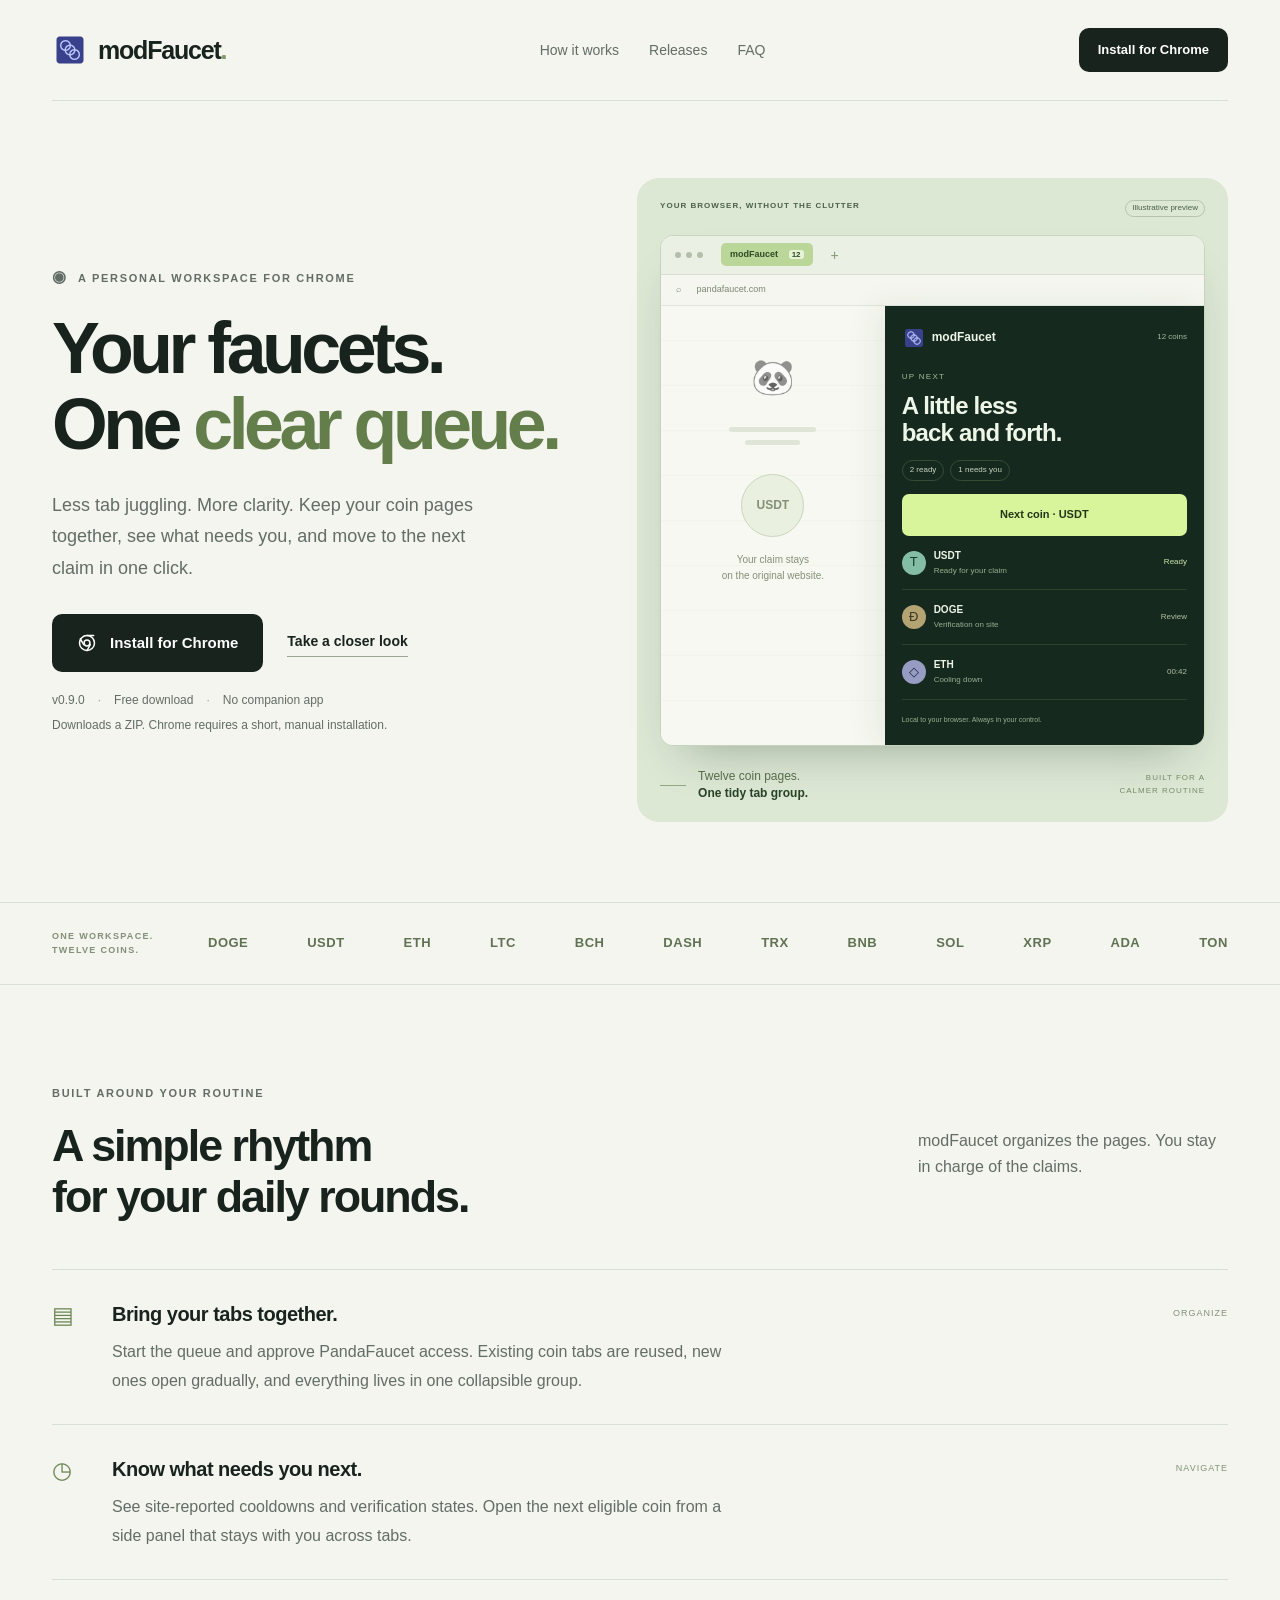
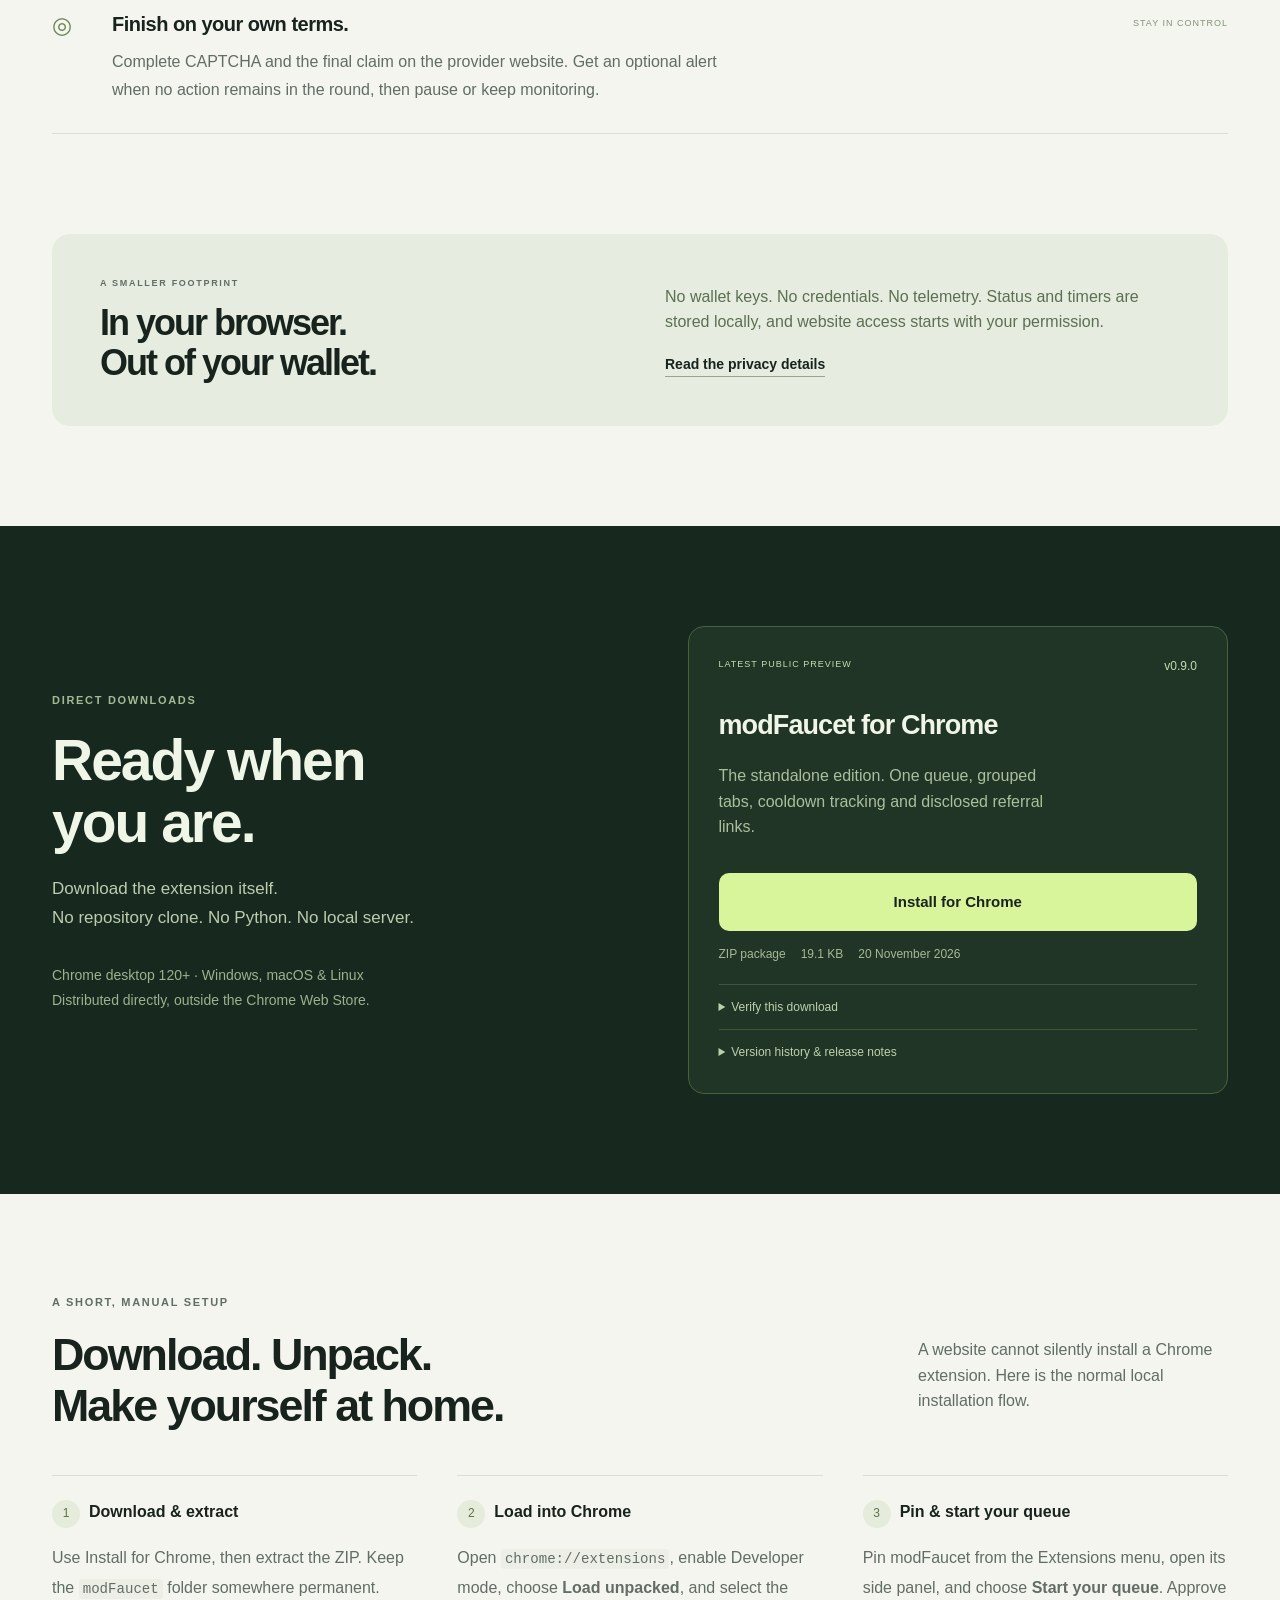
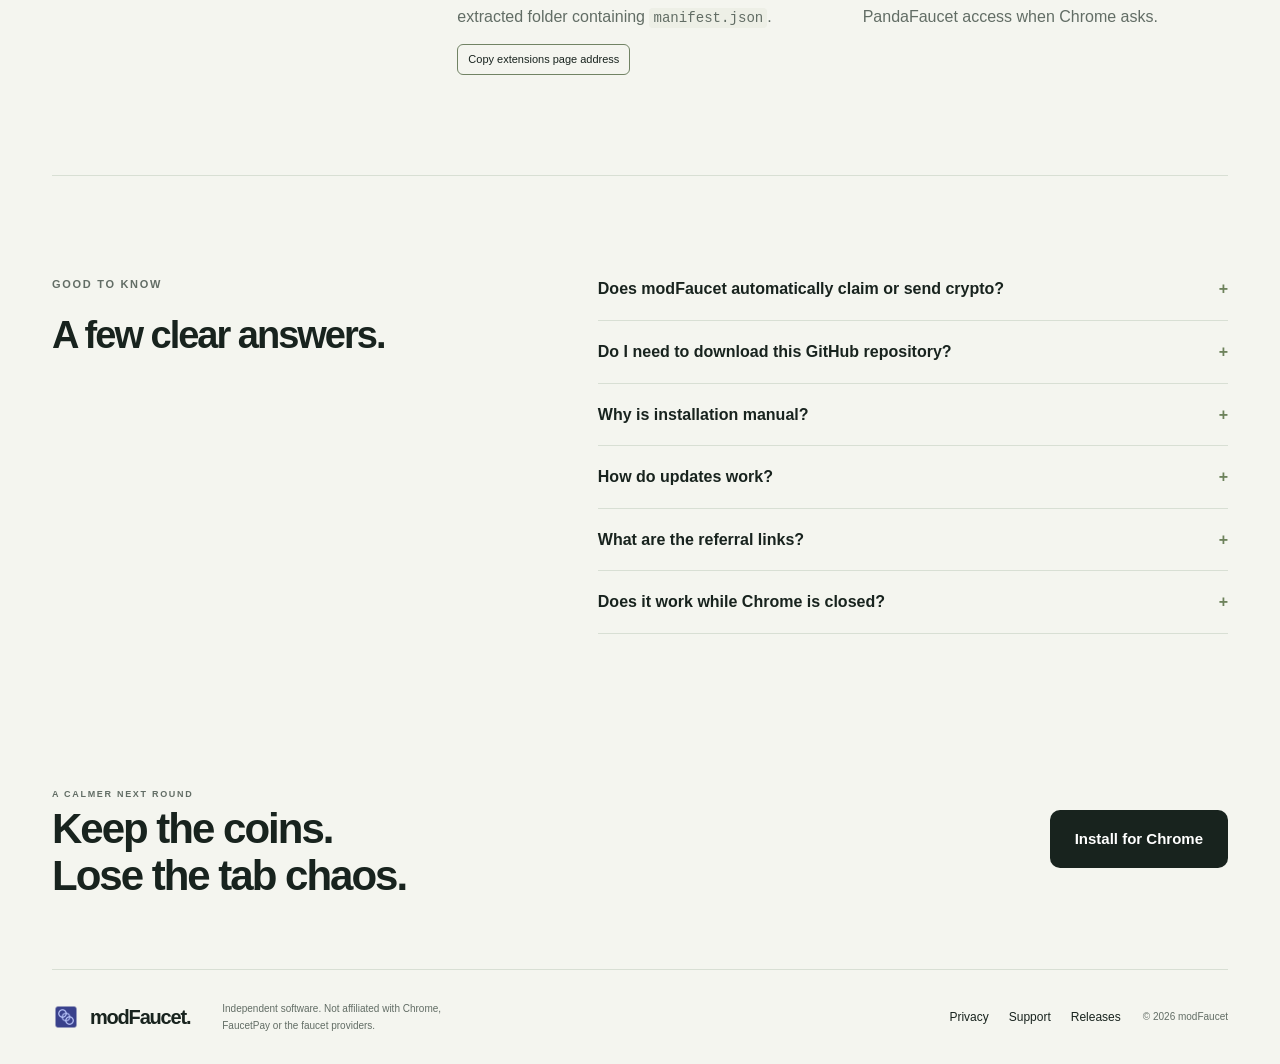
==== index.html @ c0ee74ca "Publish modFaucet download website and release metadata" ====
<!doctype html>
<html lang="en"><head><meta charset="utf-8"><meta name="viewport" content="width=device-width,initial-scale=1"><meta name="theme-color" content="#f4f5ef"><meta name="description" content="modFaucet keeps your PandaFaucet coin pages in one clear queue. Download the free, standalone Chrome extension directly. No companion app or repository download."><meta property="og:title" content="modFaucet — Your faucets. One clear queue."><meta property="og:description" content="A calmer way to organize manual faucet claims. Free standalone Chrome extension."><meta property="og:type" content="website"><title>modFaucet — Your faucets. One clear queue.</title><link rel="icon" href="assets/icon.png"><link rel="stylesheet" href="styles.css"><script src="app.js" defer></script></head>
<body><a class="skip" href="#main">Skip to content</a>
<header class="header wrap"><a class="brand" href="./" aria-label="modFaucet home"><img src="assets/icon.png" width="36" height="36" alt=""><span>modFaucet<span class="brand-dot">.</span></span></a><nav aria-label="Main navigation"><a href="#how-it-works">How it works</a><a href="#releases">Releases</a><a href="#faq">FAQ</a></nav><a class="button button-small dark install-link" href="https://github.com/WeAreTheArtMakers/modFaucet/releases/download/v0.9.0/modFaucet-0.9.0-chrome.zip">Install for Chrome</a></header>
<main id="main">
<section class="hero wrap"><div class="hero-copy"><p class="eyebrow"><span class="chrome-mark" aria-hidden="true">◉</span> A PERSONAL WORKSPACE FOR CHROME</p><h1>Your faucets.<br>One <em>clear queue.</em></h1><p class="lede">Less tab juggling. More clarity. Keep your coin pages together, see what needs you, and move to the next claim in one click.</p><div class="hero-actions"><a class="button dark install-link" href="https://github.com/WeAreTheArtMakers/modFaucet/releases/download/v0.9.0/modFaucet-0.9.0-chrome.zip"><svg aria-hidden="true" viewBox="0 0 24 24"><circle cx="12" cy="12" r="9"/><circle cx="12" cy="12" r="3.5"/><path d="M12 3h8M4 7l4 7m8 0-4 7"/></svg> Install for Chrome</a><a class="text-link" href="#how-it-works">Take a closer look</a></div><p class="download-meta"><span data-version>v0.9.0</span><span>Free download</span><span>No companion app</span></p><p class="install-note">Downloads a ZIP. Chrome requires a short, manual installation.</p></div>
<div class="product-stage" aria-label="Illustrative preview of the extension"><div class="stage-top"><span>YOUR BROWSER, WITHOUT THE CLUTTER</span><span class="preview-badge">Illustrative preview</span></div><div class="browser-shell"><div class="browser-toolbar"><div class="window-dots"><i></i><i></i><i></i></div><span class="tab-pill">modFaucet <b>12</b></span><span class="browser-plus">+</span></div><div class="browser-url"><span aria-hidden="true">⌕</span> pandafaucet.com</div><div class="browser-content"><div class="site-outline"><div class="panda">🐼</div><div class="outline-line long"></div><div class="outline-line"></div><div class="site-coin">USDT</div><span>Your claim stays<br>on the original website.</span></div><div class="extension-preview"><div class="preview-brand"><img src="assets/icon.png" width="28" height="28" alt="">modFaucet <span>12 coins</span></div><p class="mini-eyebrow">UP NEXT</p><h2>A little less<br>back and forth.</h2><div class="preview-counts"><span>2 ready</span><span>1 needs you</span></div><button class="preview-next" id="demo-next" type="button">Next coin · USDT</button><div class="preview-row"><span class="coin-icon usdt">T</span><div><b>USDT</b><small id="demo-status">Ready for your claim</small></div><span class="ready-tag">Ready</span></div><div class="preview-row"><span class="coin-icon doge">Ð</span><div><b>DOGE</b><small>Verification on site</small></div><span class="time-tag">Review</span></div><div class="preview-row"><span class="coin-icon eth">◇</span><div><b>ETH</b><small>Cooling down</small></div><span class="time-tag">00:42</span></div><div class="preview-footer">Local to your browser. Always in your control.</div></div></div></div><div class="stage-caption"><span class="caption-line"></span><p>Twelve coin pages.<br><strong>One tidy tab group.</strong></p><span class="caption-label">BUILT FOR A CALMER ROUTINE</span></div></div></section>
<section class="coin-band"><div class="wrap"><p>ONE WORKSPACE. TWELVE COINS.</p><div class="coin-ticker" aria-label="Supported PandaFaucet coins"><span>DOGE</span><span>USDT</span><span>ETH</span><span>LTC</span><span>BCH</span><span>DASH</span><span>TRX</span><span>BNB</span><span>SOL</span><span>XRP</span><span>ADA</span><span>TON</span></div></div></section>
<section class="workflow wrap section" id="how-it-works"><div class="section-heading"><p class="eyebrow">BUILT AROUND YOUR ROUTINE</p><h2>A simple rhythm<br>for your daily rounds.</h2><p>modFaucet organizes the pages. You stay in charge of the claims.</p></div><div class="workflow-list"><article><div class="feature-symbol" aria-hidden="true">▤</div><div><h3>Bring your tabs together.</h3><p>Start the queue and approve PandaFaucet access. Existing coin tabs are reused, new ones open gradually, and everything lives in one collapsible group.</p></div><span class="feature-label">ORGANIZE</span></article><article><div class="feature-symbol" aria-hidden="true">◷</div><div><h3>Know what needs you next.</h3><p>See site-reported cooldowns and verification states. Open the next eligible coin from a side panel that stays with you across tabs.</p></div><span class="feature-label">NAVIGATE</span></article><article><div class="feature-symbol" aria-hidden="true">◎</div><div><h3>Finish on your own terms.</h3><p>Complete CAPTCHA and the final claim on the provider website. Get an optional alert when no action remains in the round, then pause or keep monitoring.</p></div><span class="feature-label">STAY IN CONTROL</span></article></div></section>
<section class="privacy-strip wrap"><div><span class="eyebrow">A SMALLER FOOTPRINT</span><h2>In your browser.<br>Out of your wallet.</h2></div><div><p>No wallet keys. No credentials. No telemetry. Status and timers are stored locally, and website access starts with your permission.</p><a class="text-link" href="privacy.html">Read the privacy details</a></div></section>
<section class="download-section section" id="releases"><div class="wrap release-layout"><div><p class="eyebrow">DIRECT DOWNLOADS</p><h2>Ready when<br>you are.</h2><p class="release-intro">Download the extension itself.<br>No repository clone. No Python. No local server.</p><p class="release-note">Chrome desktop 120+ · Windows, macOS & Linux<br>Distributed directly, outside the Chrome Web Store.</p></div><div class="release-box"><div class="release-title"><span class="release-tag">LATEST PUBLIC PREVIEW</span><span data-version>v0.9.0</span></div><h3>modFaucet for Chrome</h3><p>The standalone edition. One queue, grouped tabs, cooldown tracking and disclosed referral links.</p><a class="button lime install-link" href="https://github.com/WeAreTheArtMakers/modFaucet/releases/download/v0.9.0/modFaucet-0.9.0-chrome.zip">Install for Chrome</a><div class="file-details"><span>ZIP package</span><span id="package-size">Loading size…</span><span id="release-date">20 November 2026</span></div><details class="checksum"><summary>Verify this download</summary><p>Compare this SHA-256 with the checksum of the downloaded ZIP.</p><code id="checksum">Loading checksum…</code><button type="button" id="copy-checksum">Copy SHA-256</button></details><details class="history"><summary>Version history & release notes</summary><div id="release-history"><p>v0.9.0 — First standalone public preview.</p></div></details></div></div></section>
<section class="install-guide wrap section" id="install"><div class="section-heading"><p class="eyebrow">A SHORT, MANUAL SETUP</p><h2>Download. Unpack.<br>Make yourself at home.</h2><p>A website cannot silently install a Chrome extension. Here is the normal local installation flow.</p></div><ol class="install-steps"><li><span>Download & extract</span><p>Use Install for Chrome, then extract the ZIP. Keep the <code>modFaucet</code> folder somewhere permanent.</p></li><li><span>Load into Chrome</span><p>Open <code>chrome://extensions</code>, enable Developer mode, choose <strong>Load unpacked</strong>, and select the extracted folder containing <code>manifest.json</code>.</p><button class="copy-address" type="button" data-copy="chrome://extensions">Copy extensions page address</button></li><li><span>Pin & start your queue</span><p>Pin modFaucet from the Extensions menu, open its side panel, and choose <strong>Start your queue</strong>. Approve PandaFaucet access when Chrome asks.</p></li></ol></section>
<section class="faq wrap section" id="faq"><div><p class="eyebrow">GOOD TO KNOW</p><h2>A few clear answers.</h2></div><div><details><summary>Does modFaucet automatically claim or send crypto?</summary><p>No. It organizes pages and tracks visible status. You complete CAPTCHA and the final claim on the provider site. A provider’s “payment sent” message is not an independently verified payment receipt.</p></details><details><summary>Do I need to download this GitHub repository?</summary><p>No. Every Install for Chrome button downloads a versioned extension ZIP from GitHub Releases. The public repository contains this website and release metadata, not the complete desktop application.</p></details><details><summary>Why is installation manual?</summary><p>This project is not published in the Chrome Web Store. Chrome’s local “Load unpacked” flow is required for this ZIP. The download button cannot bypass Chrome’s installation controls.</p></details><details><summary>How do updates work?</summary><p>Download a newer release, replace the files in the same installed folder, then click Reload on Chrome’s extensions page. There is no silent updater. Keep the folder in place to preserve the installation and local settings.</p></details><details><summary>What are the referral links?</summary><p>The panel includes optional, disclosed signup links for FireFaucet, Final Autoclaim, Lightning Quest and MoonPTC. A new signup may earn the developer a commission under that provider’s rules. Every link requires explicit consent. Existing referrers and claim payment destinations are not rewritten.</p></details><details><summary>Does it work while Chrome is closed?</summary><p>No. Keep Chrome open and your computer awake for live page monitoring. Provider availability, verification requirements and rewards can change; modFaucet does not guarantee earnings.</p></details></div></section>
<section class="final-cta wrap"><div><span class="eyebrow">A CALMER NEXT ROUND</span><h2>Keep the coins.<br>Lose the tab chaos.</h2></div><a class="button dark install-link" href="https://github.com/WeAreTheArtMakers/modFaucet/releases/download/v0.9.0/modFaucet-0.9.0-chrome.zip">Install for Chrome</a></section></main>
<footer class="footer wrap"><a class="brand" href="./"><img src="assets/icon.png" width="28" height="28" alt=""><span>modFaucet.</span></a><p>Independent software. Not affiliated with Chrome, FaucetPay or the faucet providers.</p><div><a href="privacy.html">Privacy</a><a href="https://github.com/WeAreTheArtMakers/modFaucet/issues" target="_blank" rel="noopener noreferrer">Support</a><a href="#releases">Releases</a></div><small>© 2026 modFaucet</small></footer>
<dialog id="install-dialog"><button class="dialog-close" id="close-dialog" type="button" aria-label="Close installation guide">×</button><p class="eyebrow">YOUR DOWNLOAD IS STARTING</p><h2>Three steps.<br>Then you’re home.</h2><ol><li>Extract the ZIP into a permanent folder.</li><li>Open <code>chrome://extensions</code> and enable Developer mode.</li><li>Choose <strong>Load unpacked</strong>, then select the <code>modFaucet</code> folder.</li></ol><button class="button dark" type="button" data-copy="chrome://extensions">Copy extensions page address</button><p class="dialog-note">The ZIP download does not install the extension automatically.</p></dialog><div id="toast" role="status" aria-live="polite"></div></body></html>
---- styles.css ----
:root{--paper:#f4f5ef;--ink:#18231e;--muted:#626d65;--line:#d8dfd4;--lime:#d8f59b;--forest:#203c30;--white:#fff;--radius:18px;font:16px/1.6 -apple-system,BlinkMacSystemFont,"Segoe UI",Arial,sans-serif;color:var(--ink);background:var(--paper)}*{box-sizing:border-box}html{scroll-behavior:smooth;scroll-padding-top:25px}body{margin:0}a{color:inherit;text-decoration:none}button,input{font:inherit}button,a{touch-action:manipulation}button{cursor:pointer}button:focus-visible,a:focus-visible,summary:focus-visible{outline:3px solid #6a8164;outline-offset:5px}img{max-width:100%;height:auto}.wrap{max-width:1280px;width:calc(100% - 104px);margin:0 auto}.skip{position:absolute;left:20px;top:-100px;padding:12px;background:var(--ink);color:#fff;z-index:99}.skip:focus{top:10px}.header{display:flex;align-items:center;justify-content:space-between;padding:28px 0;gap:25px;border-bottom:1px solid var(--line)}.brand{display:flex;align-items:center;gap:10px;font-weight:720;font-size:25px;letter-spacing:-1.2px;white-space:nowrap}.brand-dot{color:#7c9860}.header nav{display:flex;gap:30px;font-size:14px;color:var(--muted)}.header nav a:hover{color:var(--ink)}.button{display:inline-flex;align-items:center;justify-content:center;gap:13px;padding:17px 24px;min-height:58px;border:1px solid transparent;border-radius:10px;font-size:15px;font-weight:650;line-height:1.2;transition:transform .18s,background .18s;white-space:nowrap}.button:hover{transform:translateY(-2px)}.button-small{padding:12px 18px;min-height:44px;font-size:13px}.dark{color:#fff;background:var(--ink)}.dark:hover{background:#314b3b}.lime{background:var(--lime);color:var(--ink)}.lime:hover{background:#e3ffb0}.button svg{width:20px;height:20px;stroke:currentColor;fill:none;stroke-width:1.8;stroke-linecap:round;stroke-linejoin:round}.hero{display:grid;grid-template-columns:1fr 1.08fr;align-items:center;gap:38px;padding:77px 0 80px}.eyebrow{font-size:11px;letter-spacing:1.7px;font-weight:700;line-height:1.6;margin:0 0 20px;color:var(--muted)}.chrome-mark{font-size:16px;margin-right:6px}.hero h1{font-size:clamp(48px,5.6vw,78px);font-weight:650;letter-spacing:-4.5px;line-height:1.06;margin:0 0 28px}.hero h1 em{font-style:normal;color:#637e4b}.lede{font-size:18px;line-height:1.75;color:var(--muted);max-width:440px;margin:0 0 30px}.hero-actions{display:flex;align-items:center;gap:24px}.text-link{font-size:14px;font-weight:600;border-bottom:1px solid #99a58f;padding-bottom:4px}.download-meta{display:flex;gap:13px;flex-wrap:wrap;color:var(--muted);font-size:12px;margin:19px 0 0}.download-meta span+span:before{content:'·';margin-right:13px;color:#9ca893}.install-note{font-size:12px;color:var(--muted);margin:6px 0 0}.product-stage{background:#dce7d4;border-radius:22px;padding:22px 23px 20px;position:relative;min-width:0}.stage-top{display:flex;justify-content:space-between;gap:10px;font-size:8px;letter-spacing:1px;font-weight:650;margin:0 0 18px;color:#4a6148}.preview-badge{font-size:8px;letter-spacing:0;font-weight:400;border:1px solid #b5c5ac;border-radius:20px;padding:1px 6px;white-space:nowrap}.browser-shell{background:#fafbf7;border-radius:13px;box-shadow:0 24px 45px -25px #24442e66;border:1px solid #c7d3bd;overflow:hidden}.browser-toolbar{height:39px;background:#eaf0e3;display:flex;align-items:center;gap:18px;padding:0 14px;border-bottom:1px solid #d6dfce}.window-dots{display:flex;gap:5px}.window-dots i{width:6px;height:6px;border-radius:50%;background:#b4bfaa}.tab-pill{background:#bad699;padding:4px 9px;border-radius:5px;font-size:9px;color:#304b25;font-weight:600}.tab-pill b{margin-left:8px;font-size:8px;border-radius:3px;padding:0 3px;background:#e6f3d7}.browser-plus{color:#859879;font-size:14px}.browser-url{font-size:9px;color:#7b8873;height:31px;background:#f4f6ef;padding:7px 15px;border-bottom:1px solid #e0e6da}.browser-url span{margin-right:13px}.browser-content{display:grid;grid-template-columns:.7fr 1fr;min-height:354px}.site-outline{display:flex;align-items:center;flex-direction:column;padding:43px 18px;color:#839077;background:repeating-linear-gradient(0deg,#f6f8f1,#f6f8f1 44px,#f1f4e9 44px,#f1f4e9 45px)}.panda{font-size:35px;filter:grayscale(1);opacity:.6;margin-bottom:18px}.outline-line{height:5px;background:#dfe6d7;width:55px;margin:4px;border-radius:5px}.outline-line.long{width:87px}.site-coin{border:1px solid #c9d6bc;border-radius:50%;height:63px;width:63px;display:grid;place-items:center;font-size:12px;font-weight:700;margin:25px 0 15px;background:#eaf0df}.site-outline>span{font-size:10px;line-height:1.6;text-align:center}.extension-preview{margin:0;background:#15291f;color:#eef6e7;padding:20px 17px;box-shadow:-10px 0 30px #334a3012;min-width:0}.preview-brand{display:flex;gap:6px;align-items:center;font-size:12px;font-weight:650}.preview-brand span{margin-left:auto;font-size:8px;color:#a7b89a;font-weight:400}.preview-brand img{width:24px;height:24px}.mini-eyebrow{font-size:8px;letter-spacing:1.3px;color:#a5bb94;margin:21px 0 8px}.extension-preview h2{font-size:24px;font-weight:550;letter-spacing:-.8px;line-height:1.16;margin:0 0 13px}.preview-counts{display:flex;gap:6px;margin-bottom:13px}.preview-counts span{border:1px solid #3a4b33;color:#c6d5bb;font-size:8px;padding:3px 7px;border-radius:12px}.preview-next{background:var(--lime);color:#24351a;border:0;width:100%;padding:12px 8px;border-radius:7px;font-size:11px;font-weight:650;text-align:center}.preview-next:hover{background:#e8ffb8}.preview-row{display:flex;align-items:center;gap:8px;padding:12px 0;border-bottom:1px solid #30412a}.coin-icon{width:24px;height:24px;border-radius:50%;display:grid;place-items:center;font-size:13px;flex-shrink:0}.usdt{background:#83bda5;color:#143c2b}.doge{background:#b5a473;color:#3c351f}.eth{background:#969cc2;color:#222546}.preview-row div{flex:1;min-width:0}.preview-row b{display:block;font-size:10px;font-weight:550}.preview-row small{display:block;color:#9aae8d;font-size:8px;margin-top:1px}.ready-tag{font-size:8px;color:#cee5a9}.time-tag{font-size:8px;color:#b2c19f}.preview-footer{font-size:7px;color:#9aaf8c;margin-top:14px}.stage-caption{display:flex;align-items:center;gap:12px;margin-top:22px}.caption-line{width:26px;height:1px;background:#91a77c}.stage-caption p{font-size:12px;line-height:1.4;margin:0;color:#546b48}.stage-caption strong{font-weight:600;color:#284225}.caption-label{font-size:8px;letter-spacing:1px;margin-left:auto;color:#758b68;text-align:right;max-width:90px}.coin-band{border-top:1px solid var(--line);border-bottom:1px solid var(--line);padding:26px 0}.coin-band>.wrap{display:flex;align-items:center;gap:36px}.coin-band p{font-size:9px;letter-spacing:1.3px;font-weight:650;color:#819076;max-width:120px;margin:0}.coin-ticker{display:flex;flex-wrap:wrap;justify-content:space-between;gap:15px;flex:1;color:#607253;font-size:13px;font-weight:650;letter-spacing:.5px}.section{padding-top:100px;padding-bottom:100px}.section-heading{display:flex;align-items:flex-start;flex-wrap:wrap;column-gap:50px}.section-heading>.eyebrow{width:100%;margin-bottom:18px}.section-heading h2,.privacy-strip h2,.download-section h2,.faq h2,.final-cta h2{font-size:clamp(32px,3.5vw,46px);letter-spacing:-2px;line-height:1.13;font-weight:580;margin:0}.section-heading>p:not(.eyebrow){font-size:16px;max-width:310px;color:var(--muted);margin:8px 0 0 auto}.workflow-list{margin-top:48px;border-top:1px solid var(--line)}.workflow-list article{display:flex;align-items:flex-start;gap:25px;padding:28px 0;border-bottom:1px solid var(--line)}.feature-symbol{font-size:23px;color:#6b8654;width:35px;flex-shrink:0;line-height:1.5}.workflow-list article>div:nth-child(2){max-width:650px}.workflow-list h3{font-size:20px;font-weight:600;letter-spacing:-.5px;margin:0 0 8px}.workflow-list p{font-size:15px;color:var(--muted);max-width:630px;margin:0;line-height:1.8}.feature-label{margin-left:auto;font-size:9px;letter-spacing:1px;color:#829277;padding-top:8px;white-space:nowrap}.privacy-strip{background:#e6ecdF;padding:42px 48px;border-radius:18px;display:grid;grid-template-columns:1fr 1fr;gap:50px;align-items:center}.privacy-strip .eyebrow{font-size:9px;margin-bottom:12px;display:block}.privacy-strip h2{font-size:36px}.privacy-strip p{font-size:16px;color:#5d6f52;margin-top:0}.download-section{background:#17291f;color:#eff6e7;margin-top:100px}.release-layout{display:grid;grid-template-columns:1fr 1fr;gap:95px;align-items:center}.download-section .eyebrow{color:#a6b995}.download-section h2{font-size:57px;line-height:1.08}.release-intro{font-size:17px;color:#bdccae;line-height:1.7;margin-top:22px}.release-note{font-size:12px;color:#9db18d;line-height:1.8;margin-top:30px}.release-box{padding:30px;border:1px solid #49613b;border-radius:16px;background:#203526}.release-title{display:flex;justify-content:space-between;gap:8px;color:#c5dcad;font-size:12px}.release-tag{font-size:9px;letter-spacing:1px}.release-box h3{font-size:27px;font-weight:550;letter-spacing:-.9px;margin:28px 0 9px}.release-box>p{font-size:14px;color:#aabf9b;max-width:350px}.release-box>.button{width:100%;margin-top:17px}.file-details{display:flex;flex-wrap:wrap;gap:15px;font-size:10px;color:#a6b995;margin:14px 0 20px}.checksum,.history{border-top:1px solid #405637;padding:13px 0 0;margin-top:12px;font-size:12px;color:#bdd0ac}.checksum summary,.history summary{cursor:pointer}.checksum p{font-size:12px}.checksum code{display:block;word-break:break-all;font-size:10px;color:#d5e8c3;margin:12px 0}.checksum button,.copy-address{border:1px solid #718364;border-radius:6px;padding:6px 10px;font-size:11px;color:inherit;background:transparent;cursor:pointer}.history article{margin:13px 0}.history a{text-decoration:underline}.install-steps{list-style:none;counter-reset:steps;padding:0;margin:45px 0 0;display:grid;grid-template-columns:repeat(3,1fr);gap:40px}.install-steps li{counter-increment:steps;border-top:1px solid var(--line);padding:23px 0 0}.install-steps li:before{content:counter(steps);display:inline-grid;place-items:center;background:#e5ecdC;width:28px;height:28px;border-radius:50%;font-size:12px;color:#5c7447;margin-right:9px}.install-steps li>span{font-weight:600;font-size:16px}.install-steps p{font-size:14px;color:var(--muted);line-height:1.85;margin:15px 0 12px}code{font-size:.88em;background:#5d73400d;border-radius:4px;padding:2px 4px;overflow-wrap:anywhere}.faq{display:grid;grid-template-columns:.85fr 1.15fr;gap:80px;border-top:1px solid var(--line)}.faq h2{font-size:38px}.faq details{border-bottom:1px solid var(--line);padding:18px 0}.faq details:first-child{padding-top:0}.faq summary{cursor:pointer;list-style:none;font-size:16px;font-weight:550;display:flex;justify-content:space-between;gap:20px}.faq summary:after{content:'+';color:#6d825b}.faq details[open] summary:after{content:'−'}.faq details p{font-size:14px;color:var(--muted);line-height:1.8;max-width:580px}.final-cta{display:flex;align-items:center;justify-content:space-between;gap:40px;padding:45px 0 70px}.final-cta .eyebrow{font-size:9px;margin-bottom:15px}.final-cta h2{font-size:42px}.footer{display:flex;align-items:center;flex-wrap:wrap;gap:22px;padding:30px 0;border-top:1px solid var(--line)}.footer .brand{font-size:20px}.footer p{font-size:10px;color:var(--muted);max-width:250px;line-height:1.7;margin:0 0 0 10px}.footer>div{display:flex;gap:20px;margin-left:auto;font-size:12px}.footer small{font-size:10px;color:var(--muted)}dialog{max-width:470px;width:calc(100% - 32px);padding:35px;border:1px solid #c4cfbb;border-radius:20px;color:var(--ink);background:var(--paper);box-shadow:0 30px 100px #071b2a44}dialog::backdrop{background:#10291ec2;backdrop-filter:blur(5px)}dialog h2{font-size:38px;line-height:1.12;letter-spacing:-1.8px;font-weight:600;margin:12px 0 25px}dialog ol{padding-left:20px;font-size:14px;color:var(--muted)}dialog li{margin-bottom:13px;padding-left:5px}dialog .button{width:100%;font-size:13px;margin-top:10px}.dialog-close{position:absolute;right:14px;top:9px;background:none;border:0;font-size:28px;color:var(--muted)}.dialog-note{font-size:11px;color:var(--muted);margin-bottom:0}#toast:empty{display:none}#toast{position:fixed;bottom:22px;left:50%;transform:translateX(-50%);padding:12px 22px;border:1px solid #819c67;border-radius:10px;color:#eff5e8;background:#263e2c;font-size:13px;box-shadow:0 8px 35px #0a211f33;max-width:calc(100% - 30px);z-index:50}.privacy-page{max-width:780px;padding:70px 0 100px}.privacy-page h1{font-size:52px;letter-spacing:-2px;line-height:1.1}.privacy-page h2{font-size:22px;letter-spacing:-.5px;margin-top:38px}.privacy-page p,.privacy-page li{color:var(--muted)}.privacy-page a{border-bottom:1px solid var(--line)}
@media(min-width:1450px){.hero h1{font-size:80px}}@media(max-width:1100px){.wrap{width:calc(100% - 64px)}.hero{gap:25px}.hero h1{letter-spacing:-3px}.hero-actions{gap:16px;flex-wrap:wrap}.product-stage{padding:18px}.browser-content{grid-template-columns:.55fr 1fr}.site-outline{padding:43px 10px}.release-layout{gap:55px}.extension-preview{padding:18px 13px}.preview-brand span{display:none}.caption-label{display:none}.feature-label{display:none}}@media(max-width:800px){.header nav{gap:20px}.header nav a:first-child{display:none}.hero{grid-template-columns:1fr;gap:45px;padding-top:48px;padding-bottom:50px}.hero h1{font-size:65px;letter-spacing:-3.8px}.hero-copy{max-width:580px}.lede{max-width:500px}.product-stage{padding:22px;max-width:600px;width:100%;justify-self:center}.browser-content{grid-template-columns:.8fr 1fr}.extension-preview{padding:22px}.preview-brand span{display:block}.stage-top,.preview-badge{font-size:9px}.preview-brand{font-size:14px}.extension-preview h2{font-size:30px}.preview-next{font-size:13px}.preview-row b{font-size:12px}.preview-row small{font-size:10px}.preview-counts span,.ready-tag,.time-tag{font-size:10px}.mini-eyebrow{font-size:10px}.preview-footer{font-size:9px}.site-outline>span{font-size:12px}.caption-label{display:block}.coin-band>.wrap{display:block}.coin-band p{max-width:none;margin-bottom:15px}.coin-ticker{justify-content:flex-start;gap:20px}.section{padding-top:65px;padding-bottom:65px}.section-heading>p:not(.eyebrow){margin:20px 0 0;max-width:450px}.section-heading h2{width:100%;font-size:39px}.privacy-strip{padding:30px;gap:30px}.privacy-strip h2{font-size:31px}.privacy-strip p{font-size:14px}.release-layout{grid-template-columns:1fr;gap:30px}.download-section{margin-top:65px}.download-section h2{font-size:48px}.release-note{margin-top:15px}.release-box{max-width:600px}.install-steps{grid-template-columns:1fr;gap:20px}.install-steps li{padding-top:18px}.install-steps p{max-width:600px}.faq{grid-template-columns:1fr;gap:35px}.footer p{display:none}.footer small{width:100%}}@media(max-width:480px){.wrap{width:calc(100% - 40px)}.header{gap:12px;padding:20px 0}.header .brand{font-size:23px}.header .brand img{width:31px}.header nav{display:none}.button-small{font-size:11px;padding:11px 12px}.hero{padding-top:38px;gap:35px}.hero .eyebrow{font-size:9px;letter-spacing:1.2px}.hero h1{font-size:51px;letter-spacing:-3px}.lede{font-size:16px}.hero-actions{gap:20px}.hero-actions>.button{padding:17px 22px}.text-link{font-size:13px}.download-meta{font-size:11px;gap:10px}.download-meta span+span:before{margin-right:10px}.install-note{font-size:10px}.product-stage{padding:14px 12px 18px;border-radius:15px}.stage-top{font-size:7px;gap:4px;margin-bottom:12px}.preview-badge{font-size:7px}.browser-content{grid-template-columns:.6fr 1fr;min-height:330px}.extension-preview{padding:16px 12px}.preview-brand{font-size:11px}.preview-brand span{display:none}.extension-preview h2{font-size:25px}.preview-next{font-size:11px}.preview-row b{font-size:10px}.preview-row small{font-size:8px}.preview-counts span,.ready-tag,.time-tag{font-size:8px}.preview-footer{font-size:7px}.site-outline{padding:35px 5px}.site-outline>span{font-size:9px}.outline-line.long{width:60px}.outline-line{width:40px}.panda{font-size:29px}.stage-caption{gap:9px;margin-top:18px}.stage-caption p{font-size:11px}.caption-label{font-size:7px;max-width:90px}.coin-ticker{font-size:12px;gap:16px}.workflow-list article{gap:15px}.feature-symbol{width:24px;font-size:21px}.workflow-list h3{font-size:18px}.workflow-list p{font-size:14px}.privacy-strip{grid-template-columns:1fr;gap:20px;padding:28px}.privacy-strip p{font-size:15px}.release-box{padding:22px}.release-box h3{font-size:25px}.release-layout{gap:35px}.download-section h2{font-size:44px}.file-details{font-size:9px;gap:12px}.section-heading h2,.faq h2{font-size:34px}.final-cta{align-items:flex-start;flex-direction:column;gap:28px;padding-top:10px;padding-bottom:45px}.final-cta h2{font-size:36px}.footer{gap:18px}.footer>div{gap:15px;font-size:11px}.footer .brand{font-size:19px}.footer .brand img{width:24px}.privacy-page h1{font-size:41px}}@media(prefers-reduced-motion:reduce){html{scroll-behavior:auto}*,*:before,*:after{transition:none!important;animation:none!important}}

/* Keep live instructions readable; miniature preview typography is illustrative. */
.workflow-list p,.faq details p,.install-steps p,.release-box>p{font-size:16px}.file-details{font-size:12px}.install-note{font-size:12px}.release-note{font-size:14px}
@media(max-width:380px){.header{gap:8px}.header .brand{font-size:20px;gap:5px}.header .brand img{width:25px}.header>.button{font-size:10px;padding:10px 8px;min-height:40px}.hero h1{font-size:47px;letter-spacing:-2.8px}.preview-brand{font-size:10px}.preview-brand img{width:20px}.preview-row{gap:5px}.coin-icon{width:20px;height:20px}.extension-preview{padding:15px 9px}}
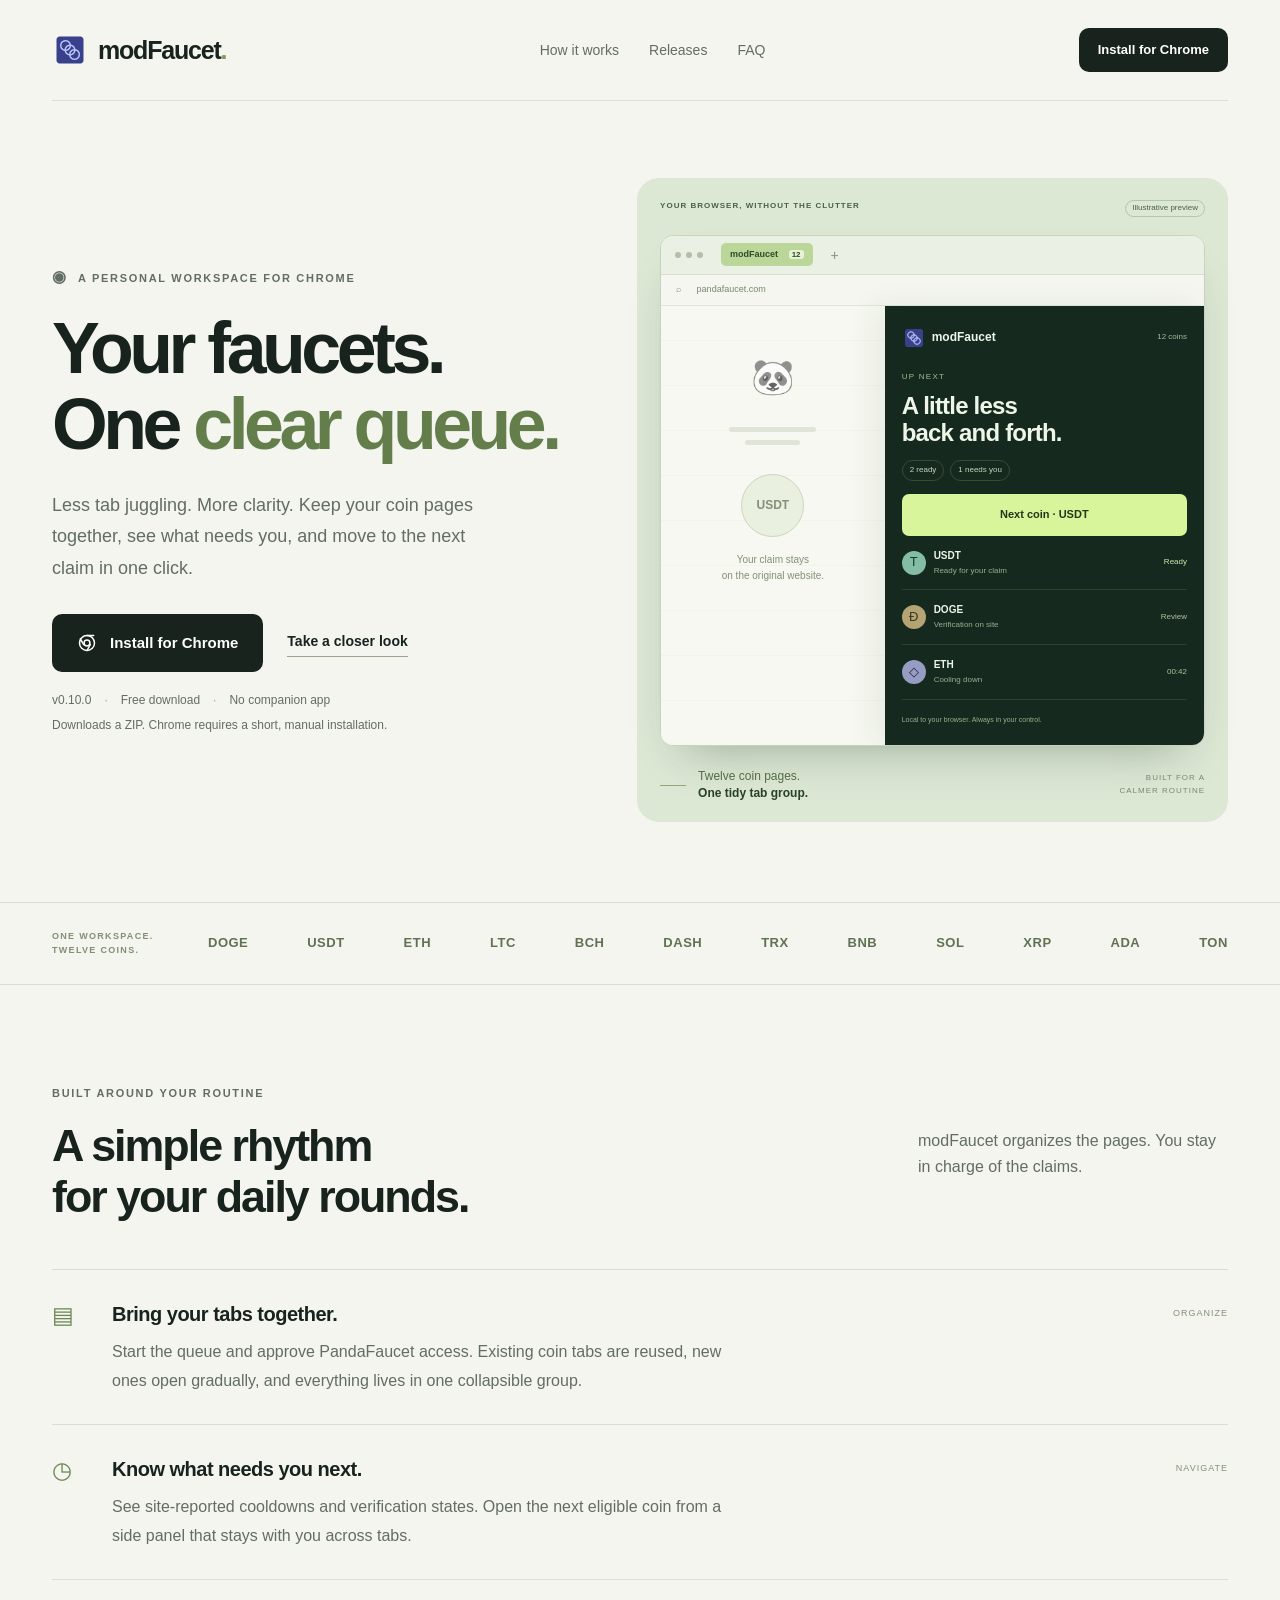
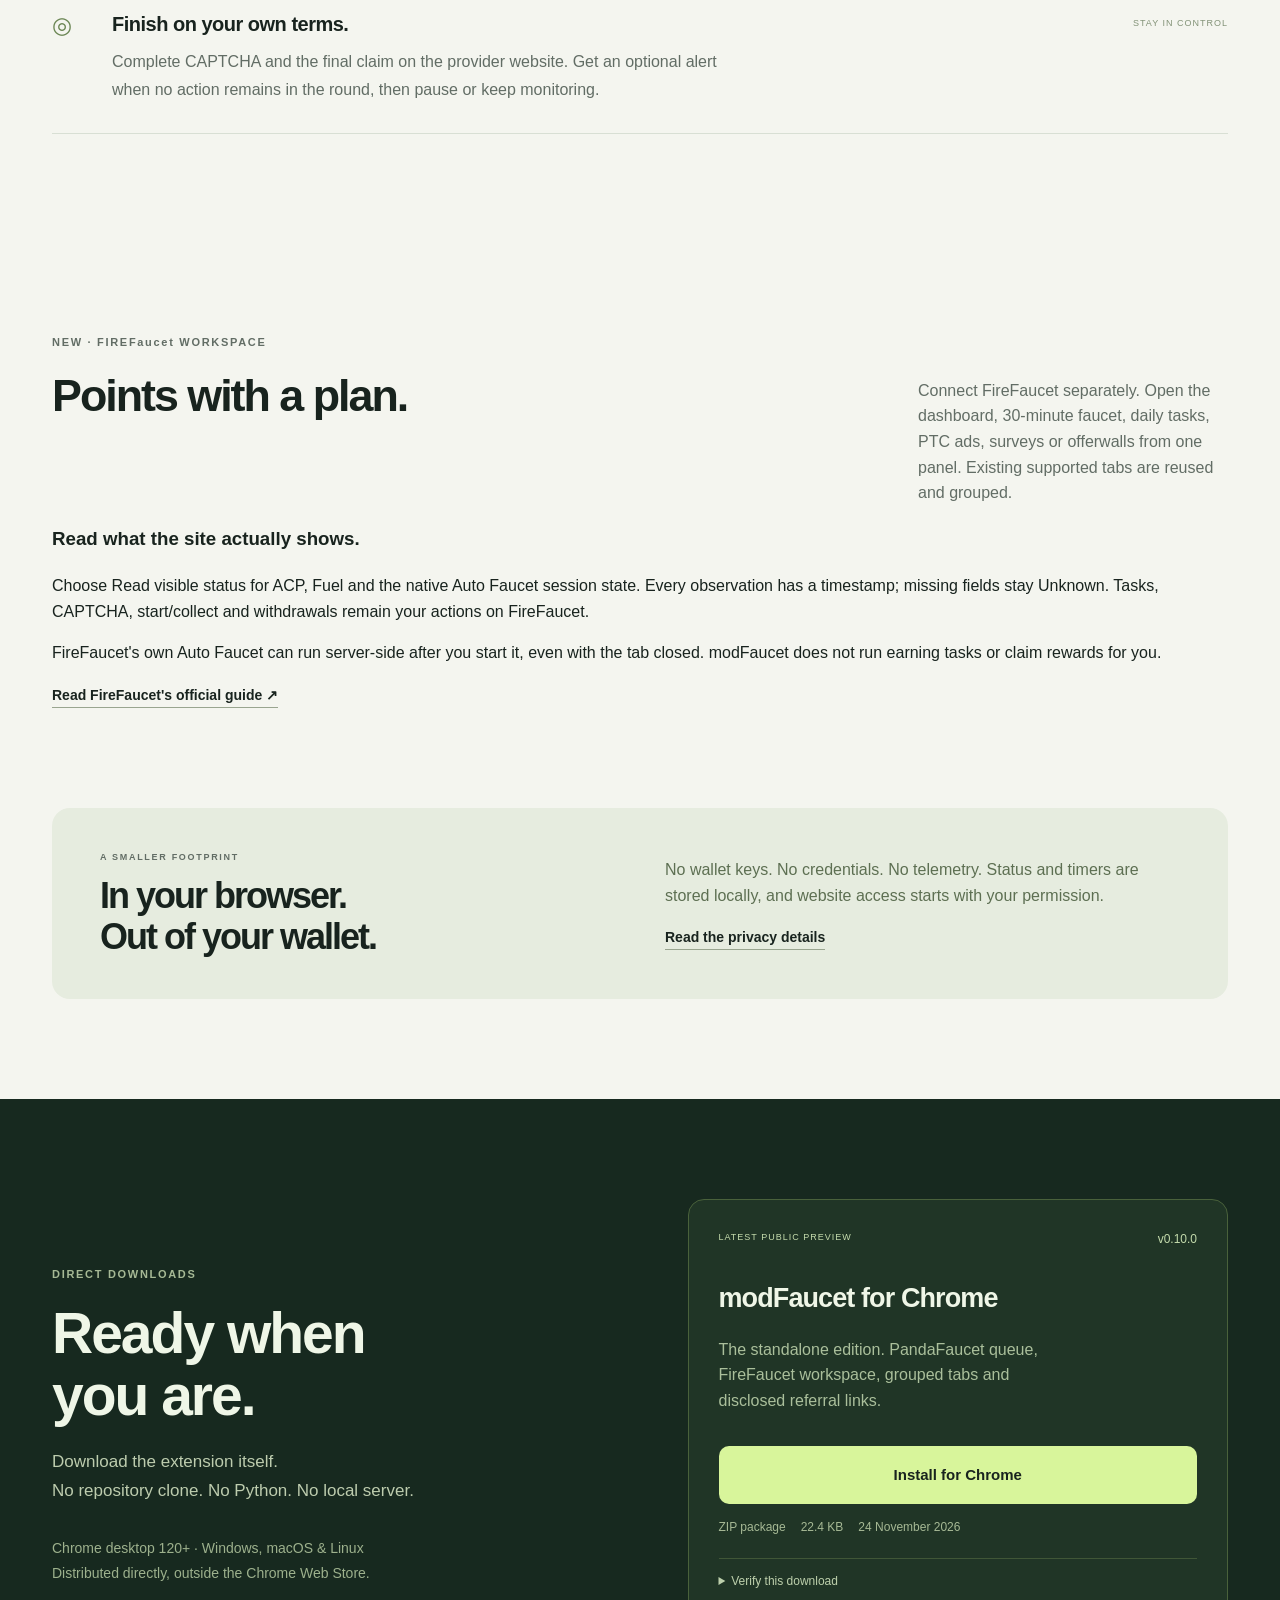
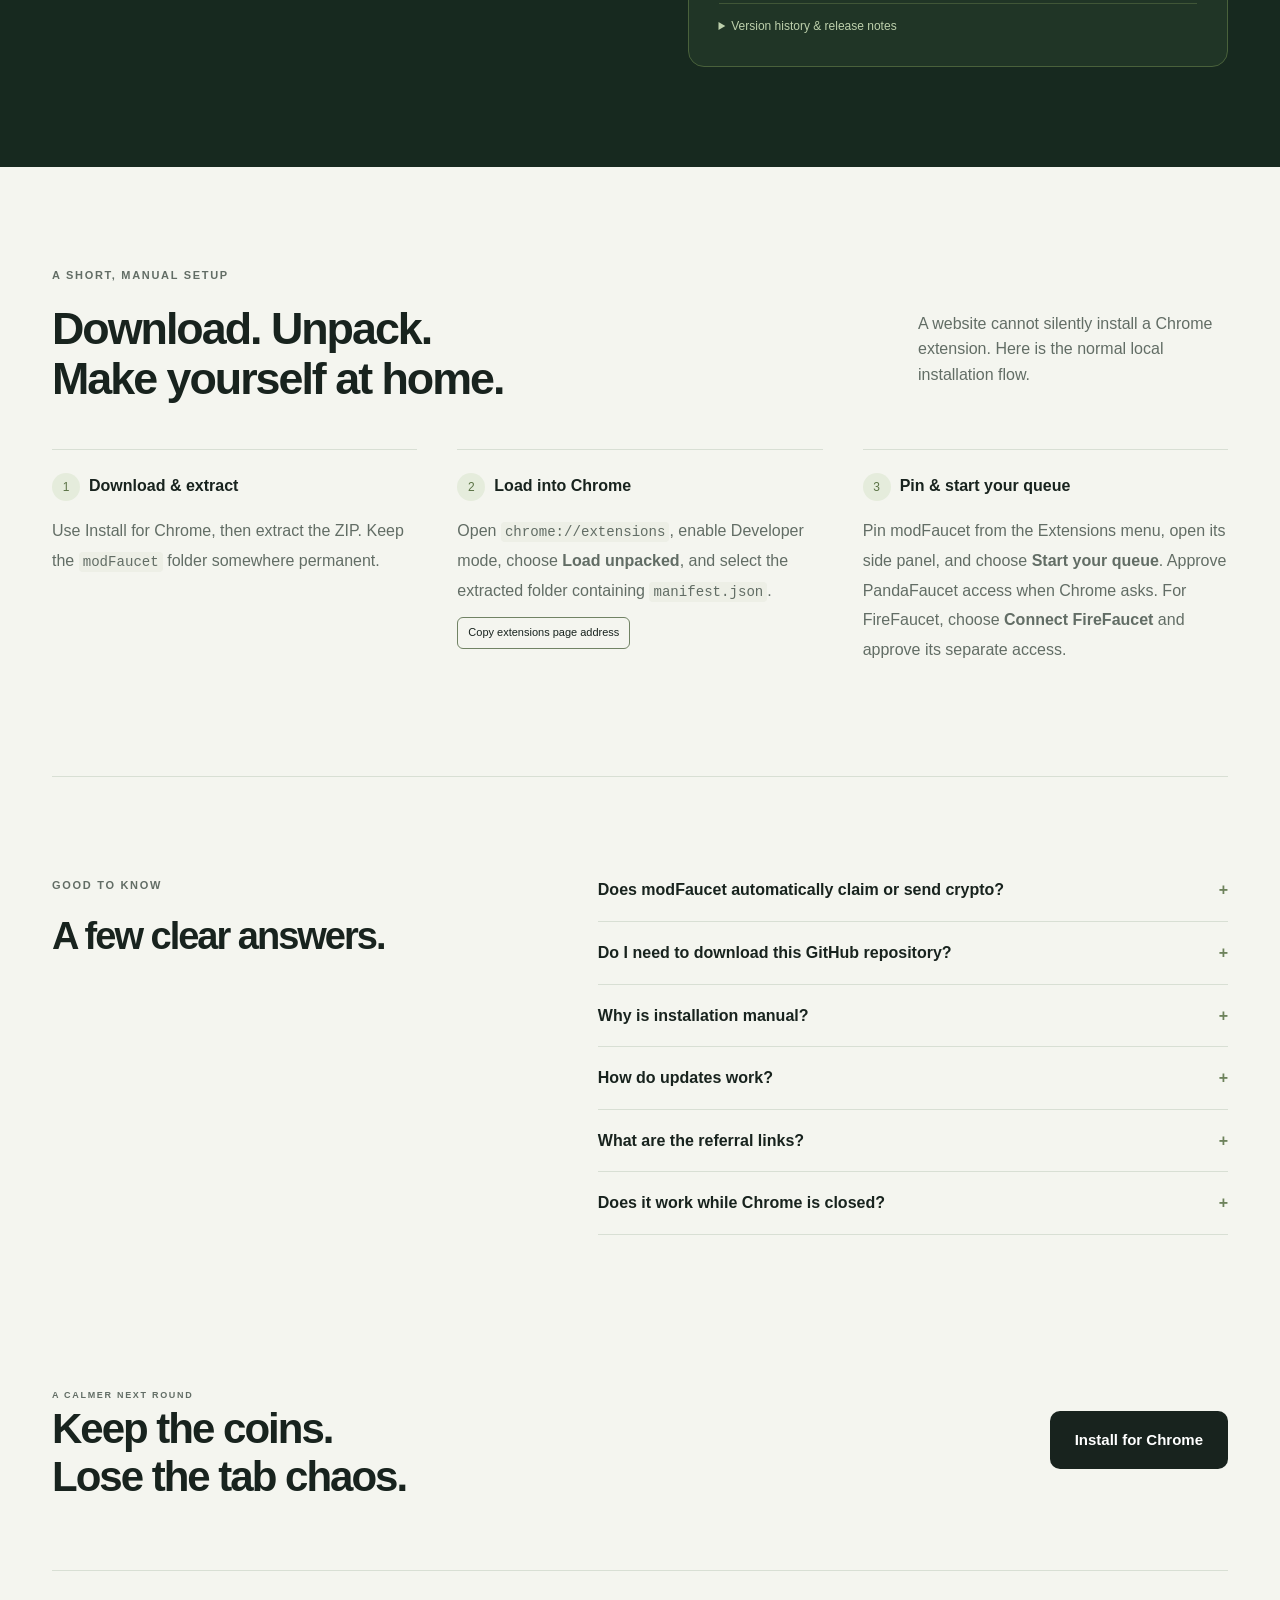
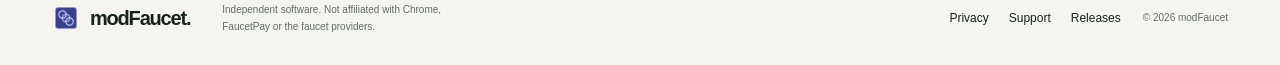
==== commit a49d3e1b: "Add FireFaucet workspace preview and v0.10.0 downloads" ====
--- a/index.html
+++ b/index.html
@@ -1,16 +1,16 @@
 <!doctype html>
-<html lang="en"><head><meta charset="utf-8"><meta name="viewport" content="width=device-width,initial-scale=1"><meta name="theme-color" content="#f4f5ef"><meta name="description" content="modFaucet keeps your PandaFaucet coin pages in one clear queue. Download the free, standalone Chrome extension directly. No companion app or repository download."><meta property="og:title" content="modFaucet — Your faucets. One clear queue."><meta property="og:description" content="A calmer way to organize manual faucet claims. Free standalone Chrome extension."><meta property="og:type" content="website"><title>modFaucet — Your faucets. One clear queue.</title><link rel="icon" href="assets/icon.png"><link rel="stylesheet" href="styles.css"><script src="app.js" defer></script></head>
+<html lang="en"><head><meta charset="utf-8"><meta name="viewport" content="width=device-width,initial-scale=1"><meta name="theme-color" content="#f4f5ef"><meta name="description" content="modFaucet organizes your PandaFaucet queue and FireFaucet workspace. Download the free, standalone Chrome extension directly. No companion app or repository download."><meta property="og:title" content="modFaucet — Your faucets. One clear queue."><meta property="og:description" content="A calmer way to organize manual faucet claims. Free standalone Chrome extension."><meta property="og:type" content="website"><title>modFaucet — Your faucets. One clear queue.</title><link rel="icon" href="assets/icon.png"><link rel="stylesheet" href="styles.css"><script src="app.js" defer></script></head>
 <body><a class="skip" href="#main">Skip to content</a>
-<header class="header wrap"><a class="brand" href="./" aria-label="modFaucet home"><img src="assets/icon.png" width="36" height="36" alt=""><span>modFaucet<span class="brand-dot">.</span></span></a><nav aria-label="Main navigation"><a href="#how-it-works">How it works</a><a href="#releases">Releases</a><a href="#faq">FAQ</a></nav><a class="button button-small dark install-link" href="https://github.com/WeAreTheArtMakers/modFaucet/releases/download/v0.9.0/modFaucet-0.9.0-chrome.zip">Install for Chrome</a></header>
+<header class="header wrap"><a class="brand" href="./" aria-label="modFaucet home"><img src="assets/icon.png" width="36" height="36" alt=""><span>modFaucet<span class="brand-dot">.</span></span></a><nav aria-label="Main navigation"><a href="#how-it-works">How it works</a><a href="#releases">Releases</a><a href="#faq">FAQ</a></nav><a class="button button-small dark install-link" href="https://github.com/WeAreTheArtMakers/modFaucet/releases/download/v0.10.0/modFaucet-0.10.0-chrome.zip">Install for Chrome</a></header>
 <main id="main">
-<section class="hero wrap"><div class="hero-copy"><p class="eyebrow"><span class="chrome-mark" aria-hidden="true">◉</span> A PERSONAL WORKSPACE FOR CHROME</p><h1>Your faucets.<br>One <em>clear queue.</em></h1><p class="lede">Less tab juggling. More clarity. Keep your coin pages together, see what needs you, and move to the next claim in one click.</p><div class="hero-actions"><a class="button dark install-link" href="https://github.com/WeAreTheArtMakers/modFaucet/releases/download/v0.9.0/modFaucet-0.9.0-chrome.zip"><svg aria-hidden="true" viewBox="0 0 24 24"><circle cx="12" cy="12" r="9"/><circle cx="12" cy="12" r="3.5"/><path d="M12 3h8M4 7l4 7m8 0-4 7"/></svg> Install for Chrome</a><a class="text-link" href="#how-it-works">Take a closer look</a></div><p class="download-meta"><span data-version>v0.9.0</span><span>Free download</span><span>No companion app</span></p><p class="install-note">Downloads a ZIP. Chrome requires a short, manual installation.</p></div>
+<section class="hero wrap"><div class="hero-copy"><p class="eyebrow"><span class="chrome-mark" aria-hidden="true">◉</span> A PERSONAL WORKSPACE FOR CHROME</p><h1>Your faucets.<br>One <em>clear queue.</em></h1><p class="lede">Less tab juggling. More clarity. Keep your coin pages together, see what needs you, and move to the next claim in one click.</p><div class="hero-actions"><a class="button dark install-link" href="https://github.com/WeAreTheArtMakers/modFaucet/releases/download/v0.10.0/modFaucet-0.10.0-chrome.zip"><svg aria-hidden="true" viewBox="0 0 24 24"><circle cx="12" cy="12" r="9"/><circle cx="12" cy="12" r="3.5"/><path d="M12 3h8M4 7l4 7m8 0-4 7"/></svg> Install for Chrome</a><a class="text-link" href="#how-it-works">Take a closer look</a></div><p class="download-meta"><span data-version>v0.10.0</span><span>Free download</span><span>No companion app</span></p><p class="install-note">Downloads a ZIP. Chrome requires a short, manual installation.</p></div>
 <div class="product-stage" aria-label="Illustrative preview of the extension"><div class="stage-top"><span>YOUR BROWSER, WITHOUT THE CLUTTER</span><span class="preview-badge">Illustrative preview</span></div><div class="browser-shell"><div class="browser-toolbar"><div class="window-dots"><i></i><i></i><i></i></div><span class="tab-pill">modFaucet <b>12</b></span><span class="browser-plus">+</span></div><div class="browser-url"><span aria-hidden="true">⌕</span> pandafaucet.com</div><div class="browser-content"><div class="site-outline"><div class="panda">🐼</div><div class="outline-line long"></div><div class="outline-line"></div><div class="site-coin">USDT</div><span>Your claim stays<br>on the original website.</span></div><div class="extension-preview"><div class="preview-brand"><img src="assets/icon.png" width="28" height="28" alt="">modFaucet <span>12 coins</span></div><p class="mini-eyebrow">UP NEXT</p><h2>A little less<br>back and forth.</h2><div class="preview-counts"><span>2 ready</span><span>1 needs you</span></div><button class="preview-next" id="demo-next" type="button">Next coin · USDT</button><div class="preview-row"><span class="coin-icon usdt">T</span><div><b>USDT</b><small id="demo-status">Ready for your claim</small></div><span class="ready-tag">Ready</span></div><div class="preview-row"><span class="coin-icon doge">Ð</span><div><b>DOGE</b><small>Verification on site</small></div><span class="time-tag">Review</span></div><div class="preview-row"><span class="coin-icon eth">◇</span><div><b>ETH</b><small>Cooling down</small></div><span class="time-tag">00:42</span></div><div class="preview-footer">Local to your browser. Always in your control.</div></div></div></div><div class="stage-caption"><span class="caption-line"></span><p>Twelve coin pages.<br><strong>One tidy tab group.</strong></p><span class="caption-label">BUILT FOR A CALMER ROUTINE</span></div></div></section>
 <section class="coin-band"><div class="wrap"><p>ONE WORKSPACE. TWELVE COINS.</p><div class="coin-ticker" aria-label="Supported PandaFaucet coins"><span>DOGE</span><span>USDT</span><span>ETH</span><span>LTC</span><span>BCH</span><span>DASH</span><span>TRX</span><span>BNB</span><span>SOL</span><span>XRP</span><span>ADA</span><span>TON</span></div></div></section>
 <section class="workflow wrap section" id="how-it-works"><div class="section-heading"><p class="eyebrow">BUILT AROUND YOUR ROUTINE</p><h2>A simple rhythm<br>for your daily rounds.</h2><p>modFaucet organizes the pages. You stay in charge of the claims.</p></div><div class="workflow-list"><article><div class="feature-symbol" aria-hidden="true">▤</div><div><h3>Bring your tabs together.</h3><p>Start the queue and approve PandaFaucet access. Existing coin tabs are reused, new ones open gradually, and everything lives in one collapsible group.</p></div><span class="feature-label">ORGANIZE</span></article><article><div class="feature-symbol" aria-hidden="true">◷</div><div><h3>Know what needs you next.</h3><p>See site-reported cooldowns and verification states. Open the next eligible coin from a side panel that stays with you across tabs.</p></div><span class="feature-label">NAVIGATE</span></article><article><div class="feature-symbol" aria-hidden="true">◎</div><div><h3>Finish on your own terms.</h3><p>Complete CAPTCHA and the final claim on the provider website. Get an optional alert when no action remains in the round, then pause or keep monitoring.</p></div><span class="feature-label">STAY IN CONTROL</span></article></div></section>
-<section class="privacy-strip wrap"><div><span class="eyebrow">A SMALLER FOOTPRINT</span><h2>In your browser.<br>Out of your wallet.</h2></div><div><p>No wallet keys. No credentials. No telemetry. Status and timers are stored locally, and website access starts with your permission.</p><a class="text-link" href="privacy.html">Read the privacy details</a></div></section>
-<section class="download-section section" id="releases"><div class="wrap release-layout"><div><p class="eyebrow">DIRECT DOWNLOADS</p><h2>Ready when<br>you are.</h2><p class="release-intro">Download the extension itself.<br>No repository clone. No Python. No local server.</p><p class="release-note">Chrome desktop 120+ · Windows, macOS & Linux<br>Distributed directly, outside the Chrome Web Store.</p></div><div class="release-box"><div class="release-title"><span class="release-tag">LATEST PUBLIC PREVIEW</span><span data-version>v0.9.0</span></div><h3>modFaucet for Chrome</h3><p>The standalone edition. One queue, grouped tabs, cooldown tracking and disclosed referral links.</p><a class="button lime install-link" href="https://github.com/WeAreTheArtMakers/modFaucet/releases/download/v0.9.0/modFaucet-0.9.0-chrome.zip">Install for Chrome</a><div class="file-details"><span>ZIP package</span><span id="package-size">Loading size…</span><span id="release-date">20 November 2026</span></div><details class="checksum"><summary>Verify this download</summary><p>Compare this SHA-256 with the checksum of the downloaded ZIP.</p><code id="checksum">Loading checksum…</code><button type="button" id="copy-checksum">Copy SHA-256</button></details><details class="history"><summary>Version history & release notes</summary><div id="release-history"><p>v0.9.0 — First standalone public preview.</p></div></details></div></div></section>
-<section class="install-guide wrap section" id="install"><div class="section-heading"><p class="eyebrow">A SHORT, MANUAL SETUP</p><h2>Download. Unpack.<br>Make yourself at home.</h2><p>A website cannot silently install a Chrome extension. Here is the normal local installation flow.</p></div><ol class="install-steps"><li><span>Download & extract</span><p>Use Install for Chrome, then extract the ZIP. Keep the <code>modFaucet</code> folder somewhere permanent.</p></li><li><span>Load into Chrome</span><p>Open <code>chrome://extensions</code>, enable Developer mode, choose <strong>Load unpacked</strong>, and select the extracted folder containing <code>manifest.json</code>.</p><button class="copy-address" type="button" data-copy="chrome://extensions">Copy extensions page address</button></li><li><span>Pin & start your queue</span><p>Pin modFaucet from the Extensions menu, open its side panel, and choose <strong>Start your queue</strong>. Approve PandaFaucet access when Chrome asks.</p></li></ol></section>
-<section class="faq wrap section" id="faq"><div><p class="eyebrow">GOOD TO KNOW</p><h2>A few clear answers.</h2></div><div><details><summary>Does modFaucet automatically claim or send crypto?</summary><p>No. It organizes pages and tracks visible status. You complete CAPTCHA and the final claim on the provider site. A provider’s “payment sent” message is not an independently verified payment receipt.</p></details><details><summary>Do I need to download this GitHub repository?</summary><p>No. Every Install for Chrome button downloads a versioned extension ZIP from GitHub Releases. The public repository contains this website and release metadata, not the complete desktop application.</p></details><details><summary>Why is installation manual?</summary><p>This project is not published in the Chrome Web Store. Chrome’s local “Load unpacked” flow is required for this ZIP. The download button cannot bypass Chrome’s installation controls.</p></details><details><summary>How do updates work?</summary><p>Download a newer release, replace the files in the same installed folder, then click Reload on Chrome’s extensions page. There is no silent updater. Keep the folder in place to preserve the installation and local settings.</p></details><details><summary>What are the referral links?</summary><p>The panel includes optional, disclosed signup links for FireFaucet, Final Autoclaim, Lightning Quest and MoonPTC. A new signup may earn the developer a commission under that provider’s rules. Every link requires explicit consent. Existing referrers and claim payment destinations are not rewritten.</p></details><details><summary>Does it work while Chrome is closed?</summary><p>No. Keep Chrome open and your computer awake for live page monitoring. Provider availability, verification requirements and rewards can change; modFaucet does not guarantee earnings.</p></details></div></section>
-<section class="final-cta wrap"><div><span class="eyebrow">A CALMER NEXT ROUND</span><h2>Keep the coins.<br>Lose the tab chaos.</h2></div><a class="button dark install-link" href="https://github.com/WeAreTheArtMakers/modFaucet/releases/download/v0.9.0/modFaucet-0.9.0-chrome.zip">Install for Chrome</a></section></main>
+<section class="workflow wrap section" id="firefaucet"><div class="section-heading"><p class="eyebrow">NEW · FIREFaucet WORKSPACE</p><h2>Points with a plan.</h2><p>Connect FireFaucet separately. Open the dashboard, 30-minute faucet, daily tasks, PTC ads, surveys or offerwalls from one panel. Existing supported tabs are reused and grouped.</p></div><div><h3>Read what the site actually shows.</h3><p>Choose Read visible status for ACP, Fuel and the native Auto Faucet session state. Every observation has a timestamp; missing fields stay Unknown. Tasks, CAPTCHA, start/collect and withdrawals remain your actions on FireFaucet.</p><p>FireFaucet's own Auto Faucet can run server-side after you start it, even with the tab closed. modFaucet does not run earning tasks or claim rewards for you.</p><a class="text-link" href="https://firefaucet.win/faq/" target="_blank" rel="noopener noreferrer">Read FireFaucet's official guide ↗</a></div></section><section class="privacy-strip wrap"><div><span class="eyebrow">A SMALLER FOOTPRINT</span><h2>In your browser.<br>Out of your wallet.</h2></div><div><p>No wallet keys. No credentials. No telemetry. Status and timers are stored locally, and website access starts with your permission.</p><a class="text-link" href="privacy.html">Read the privacy details</a></div></section>
+<section class="download-section section" id="releases"><div class="wrap release-layout"><div><p class="eyebrow">DIRECT DOWNLOADS</p><h2>Ready when<br>you are.</h2><p class="release-intro">Download the extension itself.<br>No repository clone. No Python. No local server.</p><p class="release-note">Chrome desktop 120+ · Windows, macOS & Linux<br>Distributed directly, outside the Chrome Web Store.</p></div><div class="release-box"><div class="release-title"><span class="release-tag">LATEST PUBLIC PREVIEW</span><span data-version>v0.10.0</span></div><h3>modFaucet for Chrome</h3><p>The standalone edition. PandaFaucet queue, FireFaucet workspace, grouped tabs and disclosed referral links.</p><a class="button lime install-link" href="https://github.com/WeAreTheArtMakers/modFaucet/releases/download/v0.10.0/modFaucet-0.10.0-chrome.zip">Install for Chrome</a><div class="file-details"><span>ZIP package</span><span id="package-size">Loading size…</span><span id="release-date">24 November 2026</span></div><details class="checksum"><summary>Verify this download</summary><p>Compare this SHA-256 with the checksum of the downloaded ZIP.</p><code id="checksum">Loading checksum…</code><button type="button" id="copy-checksum">Copy SHA-256</button></details><details class="history"><summary>Version history & release notes</summary><div id="release-history"><p>v0.10.0 — FireFaucet workspace with optional access and visible status reads.</p></div></details></div></div></section>
+<section class="install-guide wrap section" id="install"><div class="section-heading"><p class="eyebrow">A SHORT, MANUAL SETUP</p><h2>Download. Unpack.<br>Make yourself at home.</h2><p>A website cannot silently install a Chrome extension. Here is the normal local installation flow.</p></div><ol class="install-steps"><li><span>Download & extract</span><p>Use Install for Chrome, then extract the ZIP. Keep the <code>modFaucet</code> folder somewhere permanent.</p></li><li><span>Load into Chrome</span><p>Open <code>chrome://extensions</code>, enable Developer mode, choose <strong>Load unpacked</strong>, and select the extracted folder containing <code>manifest.json</code>.</p><button class="copy-address" type="button" data-copy="chrome://extensions">Copy extensions page address</button></li><li><span>Pin & start your queue</span><p>Pin modFaucet from the Extensions menu, open its side panel, and choose <strong>Start your queue</strong>. Approve PandaFaucet access when Chrome asks. For FireFaucet, choose <strong>Connect FireFaucet</strong> and approve its separate access.</p></li></ol></section>
+<section class="faq wrap section" id="faq"><div><p class="eyebrow">GOOD TO KNOW</p><h2>A few clear answers.</h2></div><div><details><summary>Does modFaucet automatically claim or send crypto?</summary><p>No. It organizes pages and tracks visible status. You complete CAPTCHA and the final claim on the provider site. A provider’s “payment sent” message is not an independently verified payment receipt.</p></details><details><summary>Do I need to download this GitHub repository?</summary><p>No. Every Install for Chrome button downloads a versioned extension ZIP from GitHub Releases. The public repository contains this website and release metadata, not the complete desktop application.</p></details><details><summary>Why is installation manual?</summary><p>This project is not published in the Chrome Web Store. Chrome’s local “Load unpacked” flow is required for this ZIP. The download button cannot bypass Chrome’s installation controls.</p></details><details><summary>How do updates work?</summary><p>Download a newer release, replace the files in the same installed folder, then click Reload on Chrome’s extensions page. There is no silent updater. Keep the folder in place to preserve the installation and local settings.</p></details><details><summary>What are the referral links?</summary><p>The panel includes optional, disclosed signup links for FireFaucet, Final Autoclaim, Lightning Quest and MoonPTC. A new signup may earn the developer a commission under that provider’s rules. Every link requires explicit consent. Existing referrers and claim payment destinations are not rewritten.</p></details><details><summary>Does it work while Chrome is closed?</summary><p>modFaucet needs Chrome open and your computer awake for page observation. FireFaucet’s own Auto Faucet can continue server-side after you start it; modFaucet does not control that session. Provider availability, verification requirements and rewards can change; modFaucet does not guarantee earnings.</p></details></div></section>
+<section class="final-cta wrap"><div><span class="eyebrow">A CALMER NEXT ROUND</span><h2>Keep the coins.<br>Lose the tab chaos.</h2></div><a class="button dark install-link" href="https://github.com/WeAreTheArtMakers/modFaucet/releases/download/v0.10.0/modFaucet-0.10.0-chrome.zip">Install for Chrome</a></section></main>
 <footer class="footer wrap"><a class="brand" href="./"><img src="assets/icon.png" width="28" height="28" alt=""><span>modFaucet.</span></a><p>Independent software. Not affiliated with Chrome, FaucetPay or the faucet providers.</p><div><a href="privacy.html">Privacy</a><a href="https://github.com/WeAreTheArtMakers/modFaucet/issues" target="_blank" rel="noopener noreferrer">Support</a><a href="#releases">Releases</a></div><small>© 2026 modFaucet</small></footer>
 <dialog id="install-dialog"><button class="dialog-close" id="close-dialog" type="button" aria-label="Close installation guide">×</button><p class="eyebrow">YOUR DOWNLOAD IS STARTING</p><h2>Three steps.<br>Then you’re home.</h2><ol><li>Extract the ZIP into a permanent folder.</li><li>Open <code>chrome://extensions</code> and enable Developer mode.</li><li>Choose <strong>Load unpacked</strong>, then select the <code>modFaucet</code> folder.</li></ol><button class="button dark" type="button" data-copy="chrome://extensions">Copy extensions page address</button><p class="dialog-note">The ZIP download does not install the extension automatically.</p></dialog><div id="toast" role="status" aria-live="polite"></div></body></html>
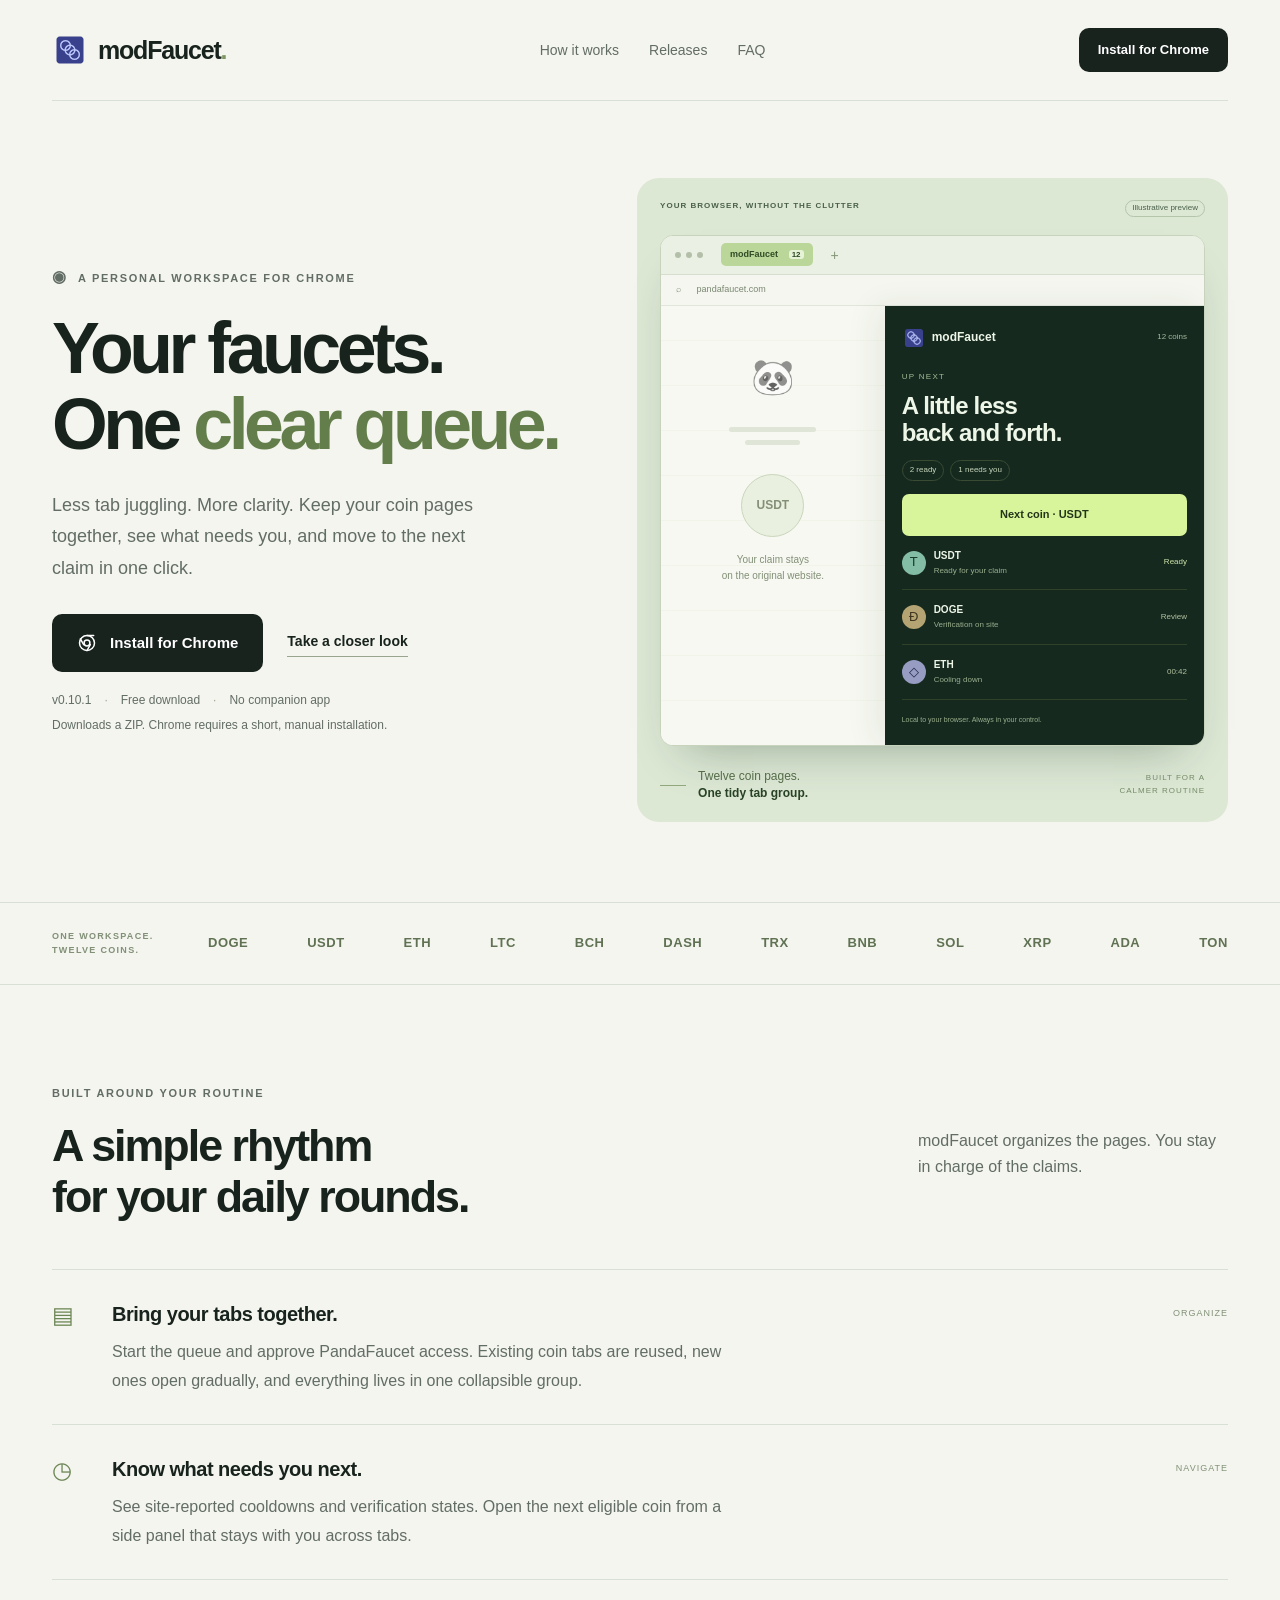
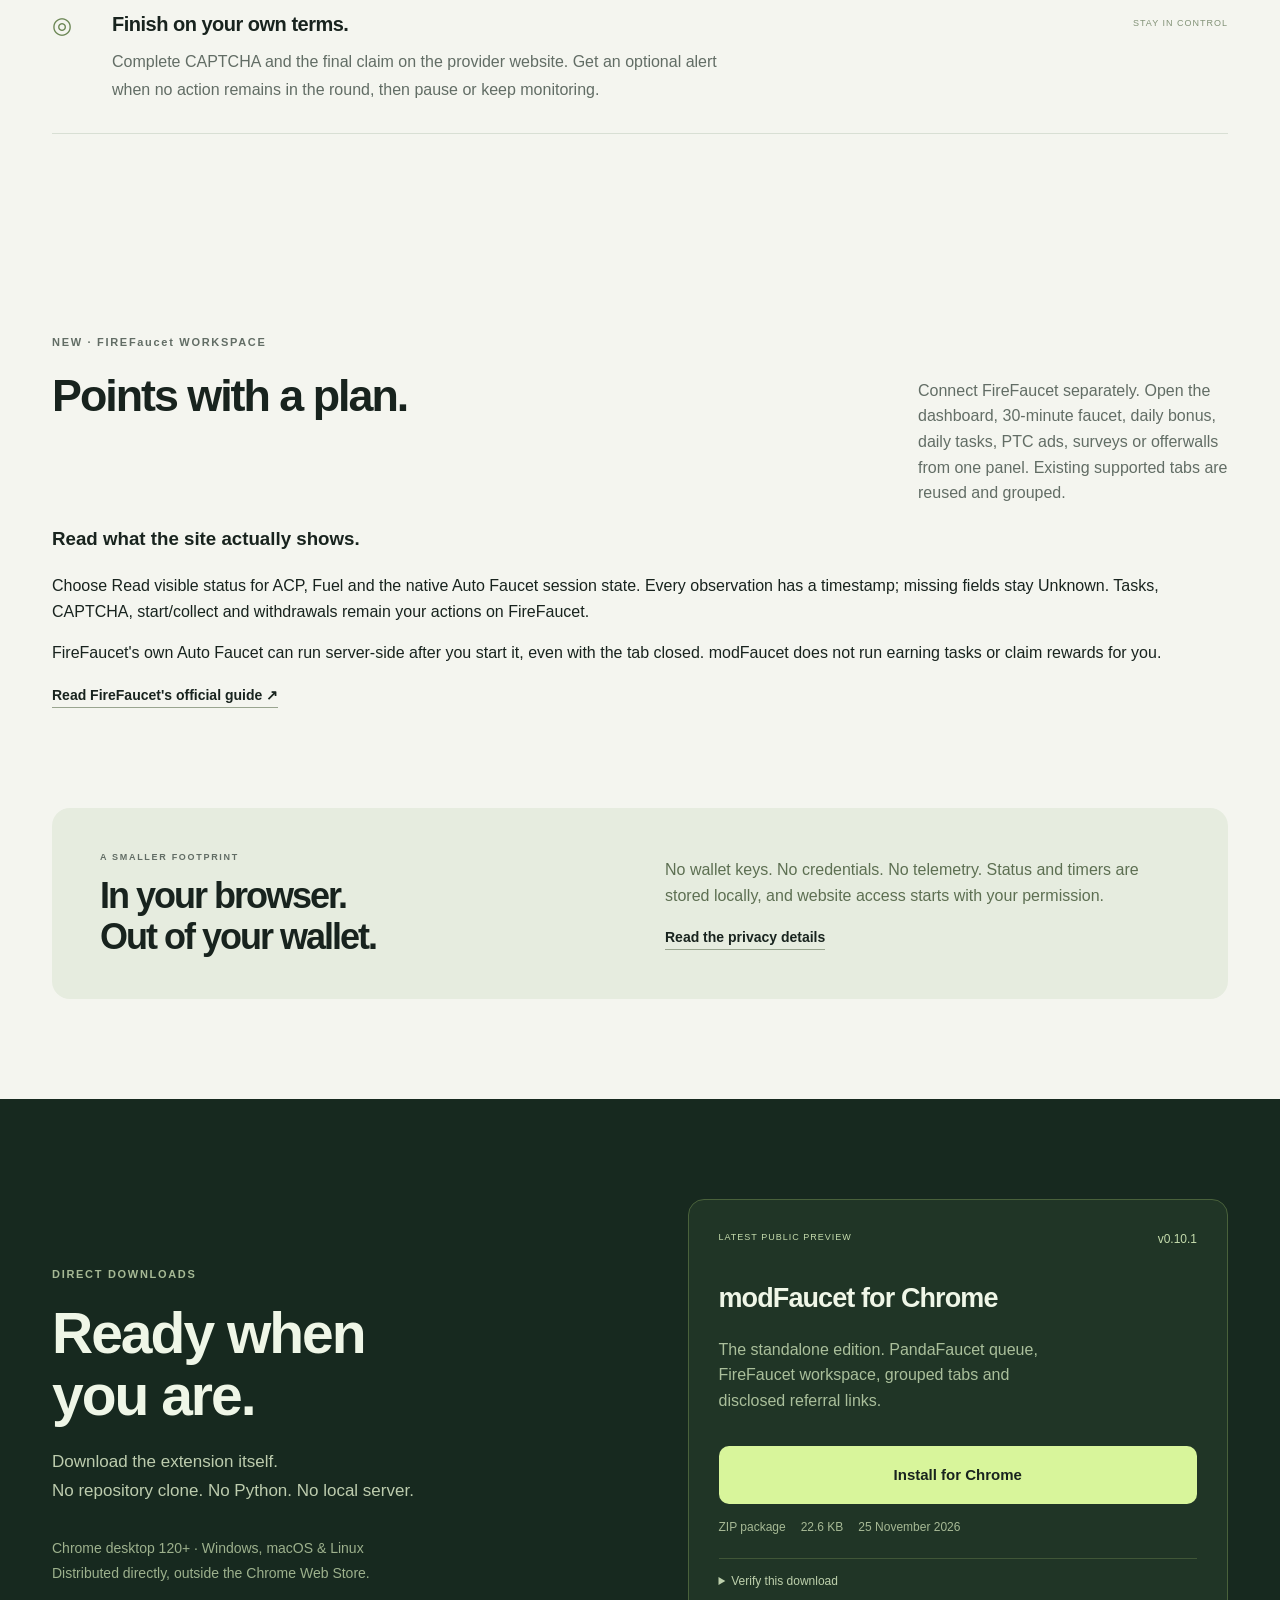
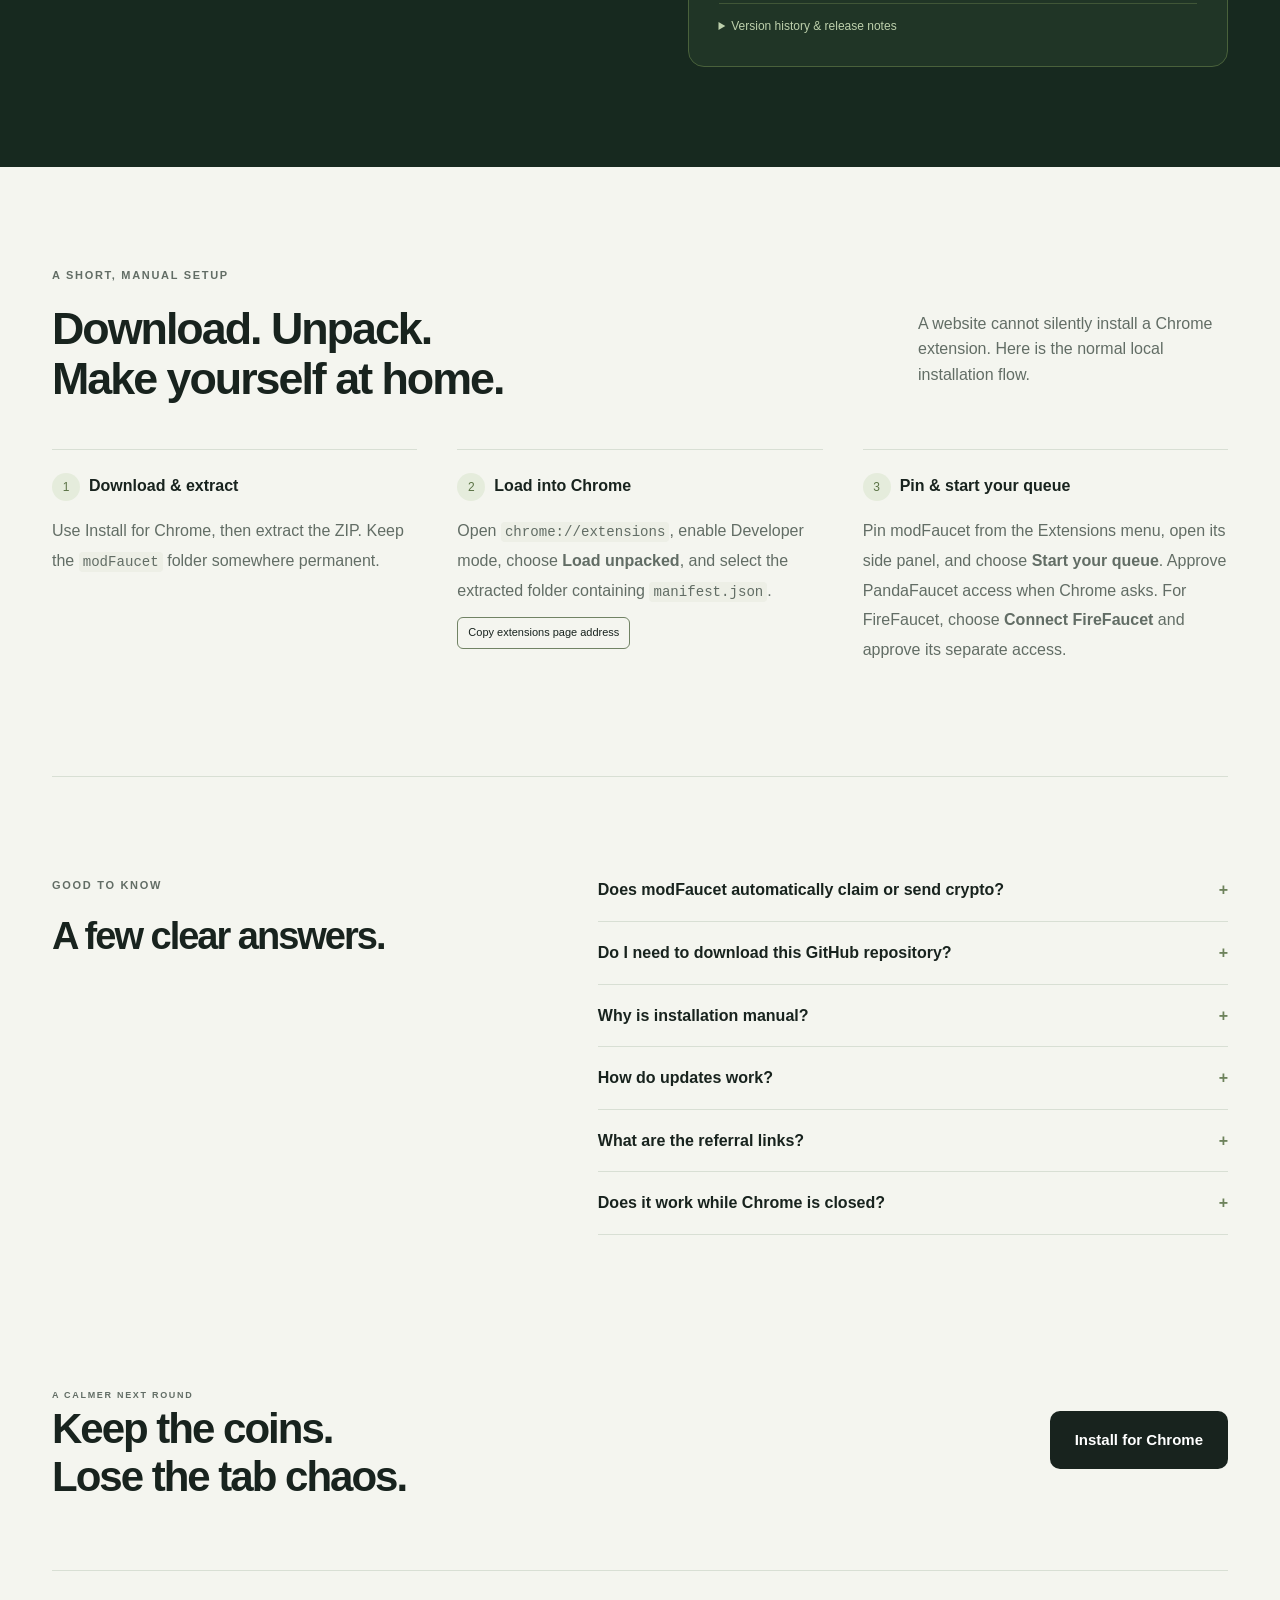
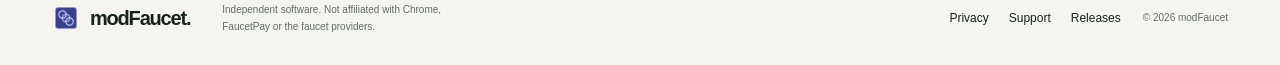
==== commit 1711d723: "Publish FireFaucet follow-up fixes v0.10.1" ====
--- a/index.html
+++ b/index.html
@@ -1,16 +1,16 @@
 <!doctype html>
 <html lang="en"><head><meta charset="utf-8"><meta name="viewport" content="width=device-width,initial-scale=1"><meta name="theme-color" content="#f4f5ef"><meta name="description" content="modFaucet organizes your PandaFaucet queue and FireFaucet workspace. Download the free, standalone Chrome extension directly. No companion app or repository download."><meta property="og:title" content="modFaucet — Your faucets. One clear queue."><meta property="og:description" content="A calmer way to organize manual faucet claims. Free standalone Chrome extension."><meta property="og:type" content="website"><title>modFaucet — Your faucets. One clear queue.</title><link rel="icon" href="assets/icon.png"><link rel="stylesheet" href="styles.css"><script src="app.js" defer></script></head>
 <body><a class="skip" href="#main">Skip to content</a>
-<header class="header wrap"><a class="brand" href="./" aria-label="modFaucet home"><img src="assets/icon.png" width="36" height="36" alt=""><span>modFaucet<span class="brand-dot">.</span></span></a><nav aria-label="Main navigation"><a href="#how-it-works">How it works</a><a href="#releases">Releases</a><a href="#faq">FAQ</a></nav><a class="button button-small dark install-link" href="https://github.com/WeAreTheArtMakers/modFaucet/releases/download/v0.10.0/modFaucet-0.10.0-chrome.zip">Install for Chrome</a></header>
+<header class="header wrap"><a class="brand" href="./" aria-label="modFaucet home"><img src="assets/icon.png" width="36" height="36" alt=""><span>modFaucet<span class="brand-dot">.</span></span></a><nav aria-label="Main navigation"><a href="#how-it-works">How it works</a><a href="#releases">Releases</a><a href="#faq">FAQ</a></nav><a class="button button-small dark install-link" href="https://github.com/WeAreTheArtMakers/modFaucet/releases/download/v0.10.1/modFaucet-0.10.1-chrome.zip">Install for Chrome</a></header>
 <main id="main">
-<section class="hero wrap"><div class="hero-copy"><p class="eyebrow"><span class="chrome-mark" aria-hidden="true">◉</span> A PERSONAL WORKSPACE FOR CHROME</p><h1>Your faucets.<br>One <em>clear queue.</em></h1><p class="lede">Less tab juggling. More clarity. Keep your coin pages together, see what needs you, and move to the next claim in one click.</p><div class="hero-actions"><a class="button dark install-link" href="https://github.com/WeAreTheArtMakers/modFaucet/releases/download/v0.10.0/modFaucet-0.10.0-chrome.zip"><svg aria-hidden="true" viewBox="0 0 24 24"><circle cx="12" cy="12" r="9"/><circle cx="12" cy="12" r="3.5"/><path d="M12 3h8M4 7l4 7m8 0-4 7"/></svg> Install for Chrome</a><a class="text-link" href="#how-it-works">Take a closer look</a></div><p class="download-meta"><span data-version>v0.10.0</span><span>Free download</span><span>No companion app</span></p><p class="install-note">Downloads a ZIP. Chrome requires a short, manual installation.</p></div>
+<section class="hero wrap"><div class="hero-copy"><p class="eyebrow"><span class="chrome-mark" aria-hidden="true">◉</span> A PERSONAL WORKSPACE FOR CHROME</p><h1>Your faucets.<br>One <em>clear queue.</em></h1><p class="lede">Less tab juggling. More clarity. Keep your coin pages together, see what needs you, and move to the next claim in one click.</p><div class="hero-actions"><a class="button dark install-link" href="https://github.com/WeAreTheArtMakers/modFaucet/releases/download/v0.10.1/modFaucet-0.10.1-chrome.zip"><svg aria-hidden="true" viewBox="0 0 24 24"><circle cx="12" cy="12" r="9"/><circle cx="12" cy="12" r="3.5"/><path d="M12 3h8M4 7l4 7m8 0-4 7"/></svg> Install for Chrome</a><a class="text-link" href="#how-it-works">Take a closer look</a></div><p class="download-meta"><span data-version>v0.10.1</span><span>Free download</span><span>No companion app</span></p><p class="install-note">Downloads a ZIP. Chrome requires a short, manual installation.</p></div>
 <div class="product-stage" aria-label="Illustrative preview of the extension"><div class="stage-top"><span>YOUR BROWSER, WITHOUT THE CLUTTER</span><span class="preview-badge">Illustrative preview</span></div><div class="browser-shell"><div class="browser-toolbar"><div class="window-dots"><i></i><i></i><i></i></div><span class="tab-pill">modFaucet <b>12</b></span><span class="browser-plus">+</span></div><div class="browser-url"><span aria-hidden="true">⌕</span> pandafaucet.com</div><div class="browser-content"><div class="site-outline"><div class="panda">🐼</div><div class="outline-line long"></div><div class="outline-line"></div><div class="site-coin">USDT</div><span>Your claim stays<br>on the original website.</span></div><div class="extension-preview"><div class="preview-brand"><img src="assets/icon.png" width="28" height="28" alt="">modFaucet <span>12 coins</span></div><p class="mini-eyebrow">UP NEXT</p><h2>A little less<br>back and forth.</h2><div class="preview-counts"><span>2 ready</span><span>1 needs you</span></div><button class="preview-next" id="demo-next" type="button">Next coin · USDT</button><div class="preview-row"><span class="coin-icon usdt">T</span><div><b>USDT</b><small id="demo-status">Ready for your claim</small></div><span class="ready-tag">Ready</span></div><div class="preview-row"><span class="coin-icon doge">Ð</span><div><b>DOGE</b><small>Verification on site</small></div><span class="time-tag">Review</span></div><div class="preview-row"><span class="coin-icon eth">◇</span><div><b>ETH</b><small>Cooling down</small></div><span class="time-tag">00:42</span></div><div class="preview-footer">Local to your browser. Always in your control.</div></div></div></div><div class="stage-caption"><span class="caption-line"></span><p>Twelve coin pages.<br><strong>One tidy tab group.</strong></p><span class="caption-label">BUILT FOR A CALMER ROUTINE</span></div></div></section>
 <section class="coin-band"><div class="wrap"><p>ONE WORKSPACE. TWELVE COINS.</p><div class="coin-ticker" aria-label="Supported PandaFaucet coins"><span>DOGE</span><span>USDT</span><span>ETH</span><span>LTC</span><span>BCH</span><span>DASH</span><span>TRX</span><span>BNB</span><span>SOL</span><span>XRP</span><span>ADA</span><span>TON</span></div></div></section>
 <section class="workflow wrap section" id="how-it-works"><div class="section-heading"><p class="eyebrow">BUILT AROUND YOUR ROUTINE</p><h2>A simple rhythm<br>for your daily rounds.</h2><p>modFaucet organizes the pages. You stay in charge of the claims.</p></div><div class="workflow-list"><article><div class="feature-symbol" aria-hidden="true">▤</div><div><h3>Bring your tabs together.</h3><p>Start the queue and approve PandaFaucet access. Existing coin tabs are reused, new ones open gradually, and everything lives in one collapsible group.</p></div><span class="feature-label">ORGANIZE</span></article><article><div class="feature-symbol" aria-hidden="true">◷</div><div><h3>Know what needs you next.</h3><p>See site-reported cooldowns and verification states. Open the next eligible coin from a side panel that stays with you across tabs.</p></div><span class="feature-label">NAVIGATE</span></article><article><div class="feature-symbol" aria-hidden="true">◎</div><div><h3>Finish on your own terms.</h3><p>Complete CAPTCHA and the final claim on the provider website. Get an optional alert when no action remains in the round, then pause or keep monitoring.</p></div><span class="feature-label">STAY IN CONTROL</span></article></div></section>
-<section class="workflow wrap section" id="firefaucet"><div class="section-heading"><p class="eyebrow">NEW · FIREFaucet WORKSPACE</p><h2>Points with a plan.</h2><p>Connect FireFaucet separately. Open the dashboard, 30-minute faucet, daily tasks, PTC ads, surveys or offerwalls from one panel. Existing supported tabs are reused and grouped.</p></div><div><h3>Read what the site actually shows.</h3><p>Choose Read visible status for ACP, Fuel and the native Auto Faucet session state. Every observation has a timestamp; missing fields stay Unknown. Tasks, CAPTCHA, start/collect and withdrawals remain your actions on FireFaucet.</p><p>FireFaucet's own Auto Faucet can run server-side after you start it, even with the tab closed. modFaucet does not run earning tasks or claim rewards for you.</p><a class="text-link" href="https://firefaucet.win/faq/" target="_blank" rel="noopener noreferrer">Read FireFaucet's official guide ↗</a></div></section><section class="privacy-strip wrap"><div><span class="eyebrow">A SMALLER FOOTPRINT</span><h2>In your browser.<br>Out of your wallet.</h2></div><div><p>No wallet keys. No credentials. No telemetry. Status and timers are stored locally, and website access starts with your permission.</p><a class="text-link" href="privacy.html">Read the privacy details</a></div></section>
-<section class="download-section section" id="releases"><div class="wrap release-layout"><div><p class="eyebrow">DIRECT DOWNLOADS</p><h2>Ready when<br>you are.</h2><p class="release-intro">Download the extension itself.<br>No repository clone. No Python. No local server.</p><p class="release-note">Chrome desktop 120+ · Windows, macOS & Linux<br>Distributed directly, outside the Chrome Web Store.</p></div><div class="release-box"><div class="release-title"><span class="release-tag">LATEST PUBLIC PREVIEW</span><span data-version>v0.10.0</span></div><h3>modFaucet for Chrome</h3><p>The standalone edition. PandaFaucet queue, FireFaucet workspace, grouped tabs and disclosed referral links.</p><a class="button lime install-link" href="https://github.com/WeAreTheArtMakers/modFaucet/releases/download/v0.10.0/modFaucet-0.10.0-chrome.zip">Install for Chrome</a><div class="file-details"><span>ZIP package</span><span id="package-size">Loading size…</span><span id="release-date">24 November 2026</span></div><details class="checksum"><summary>Verify this download</summary><p>Compare this SHA-256 with the checksum of the downloaded ZIP.</p><code id="checksum">Loading checksum…</code><button type="button" id="copy-checksum">Copy SHA-256</button></details><details class="history"><summary>Version history & release notes</summary><div id="release-history"><p>v0.10.0 — FireFaucet workspace with optional access and visible status reads.</p></div></details></div></div></section>
+<section class="workflow wrap section" id="firefaucet"><div class="section-heading"><p class="eyebrow">NEW · FIREFaucet WORKSPACE</p><h2>Points with a plan.</h2><p>Connect FireFaucet separately. Open the dashboard, 30-minute faucet, daily bonus, daily tasks, PTC ads, surveys or offerwalls from one panel. Existing supported tabs are reused and grouped.</p></div><div><h3>Read what the site actually shows.</h3><p>Choose Read visible status for ACP, Fuel and the native Auto Faucet session state. Every observation has a timestamp; missing fields stay Unknown. Tasks, CAPTCHA, start/collect and withdrawals remain your actions on FireFaucet.</p><p>FireFaucet's own Auto Faucet can run server-side after you start it, even with the tab closed. modFaucet does not run earning tasks or claim rewards for you.</p><a class="text-link" href="https://firefaucet.win/faq/" target="_blank" rel="noopener noreferrer">Read FireFaucet's official guide ↗</a></div></section><section class="privacy-strip wrap"><div><span class="eyebrow">A SMALLER FOOTPRINT</span><h2>In your browser.<br>Out of your wallet.</h2></div><div><p>No wallet keys. No credentials. No telemetry. Status and timers are stored locally, and website access starts with your permission.</p><a class="text-link" href="privacy.html">Read the privacy details</a></div></section>
+<section class="download-section section" id="releases"><div class="wrap release-layout"><div><p class="eyebrow">DIRECT DOWNLOADS</p><h2>Ready when<br>you are.</h2><p class="release-intro">Download the extension itself.<br>No repository clone. No Python. No local server.</p><p class="release-note">Chrome desktop 120+ · Windows, macOS & Linux<br>Distributed directly, outside the Chrome Web Store.</p></div><div class="release-box"><div class="release-title"><span class="release-tag">LATEST PUBLIC PREVIEW</span><span data-version>v0.10.1</span></div><h3>modFaucet for Chrome</h3><p>The standalone edition. PandaFaucet queue, FireFaucet workspace, grouped tabs and disclosed referral links.</p><a class="button lime install-link" href="https://github.com/WeAreTheArtMakers/modFaucet/releases/download/v0.10.1/modFaucet-0.10.1-chrome.zip">Install for Chrome</a><div class="file-details"><span>ZIP package</span><span id="package-size">Loading size…</span><span id="release-date">25 November 2026</span></div><details class="checksum"><summary>Verify this download</summary><p>Compare this SHA-256 with the checksum of the downloaded ZIP.</p><code id="checksum">Loading checksum…</code><button type="button" id="copy-checksum">Copy SHA-256</button></details><details class="history"><summary>Version history & release notes</summary><div id="release-history"><p>v0.10.1 — Daily bonus, loading-tab reuse and safer status reads.</p></div></details></div></div></section>
 <section class="install-guide wrap section" id="install"><div class="section-heading"><p class="eyebrow">A SHORT, MANUAL SETUP</p><h2>Download. Unpack.<br>Make yourself at home.</h2><p>A website cannot silently install a Chrome extension. Here is the normal local installation flow.</p></div><ol class="install-steps"><li><span>Download & extract</span><p>Use Install for Chrome, then extract the ZIP. Keep the <code>modFaucet</code> folder somewhere permanent.</p></li><li><span>Load into Chrome</span><p>Open <code>chrome://extensions</code>, enable Developer mode, choose <strong>Load unpacked</strong>, and select the extracted folder containing <code>manifest.json</code>.</p><button class="copy-address" type="button" data-copy="chrome://extensions">Copy extensions page address</button></li><li><span>Pin & start your queue</span><p>Pin modFaucet from the Extensions menu, open its side panel, and choose <strong>Start your queue</strong>. Approve PandaFaucet access when Chrome asks. For FireFaucet, choose <strong>Connect FireFaucet</strong> and approve its separate access.</p></li></ol></section>
 <section class="faq wrap section" id="faq"><div><p class="eyebrow">GOOD TO KNOW</p><h2>A few clear answers.</h2></div><div><details><summary>Does modFaucet automatically claim or send crypto?</summary><p>No. It organizes pages and tracks visible status. You complete CAPTCHA and the final claim on the provider site. A provider’s “payment sent” message is not an independently verified payment receipt.</p></details><details><summary>Do I need to download this GitHub repository?</summary><p>No. Every Install for Chrome button downloads a versioned extension ZIP from GitHub Releases. The public repository contains this website and release metadata, not the complete desktop application.</p></details><details><summary>Why is installation manual?</summary><p>This project is not published in the Chrome Web Store. Chrome’s local “Load unpacked” flow is required for this ZIP. The download button cannot bypass Chrome’s installation controls.</p></details><details><summary>How do updates work?</summary><p>Download a newer release, replace the files in the same installed folder, then click Reload on Chrome’s extensions page. There is no silent updater. Keep the folder in place to preserve the installation and local settings.</p></details><details><summary>What are the referral links?</summary><p>The panel includes optional, disclosed signup links for FireFaucet, Final Autoclaim, Lightning Quest and MoonPTC. A new signup may earn the developer a commission under that provider’s rules. Every link requires explicit consent. Existing referrers and claim payment destinations are not rewritten.</p></details><details><summary>Does it work while Chrome is closed?</summary><p>modFaucet needs Chrome open and your computer awake for page observation. FireFaucet’s own Auto Faucet can continue server-side after you start it; modFaucet does not control that session. Provider availability, verification requirements and rewards can change; modFaucet does not guarantee earnings.</p></details></div></section>
-<section class="final-cta wrap"><div><span class="eyebrow">A CALMER NEXT ROUND</span><h2>Keep the coins.<br>Lose the tab chaos.</h2></div><a class="button dark install-link" href="https://github.com/WeAreTheArtMakers/modFaucet/releases/download/v0.10.0/modFaucet-0.10.0-chrome.zip">Install for Chrome</a></section></main>
+<section class="final-cta wrap"><div><span class="eyebrow">A CALMER NEXT ROUND</span><h2>Keep the coins.<br>Lose the tab chaos.</h2></div><a class="button dark install-link" href="https://github.com/WeAreTheArtMakers/modFaucet/releases/download/v0.10.1/modFaucet-0.10.1-chrome.zip">Install for Chrome</a></section></main>
 <footer class="footer wrap"><a class="brand" href="./"><img src="assets/icon.png" width="28" height="28" alt=""><span>modFaucet.</span></a><p>Independent software. Not affiliated with Chrome, FaucetPay or the faucet providers.</p><div><a href="privacy.html">Privacy</a><a href="https://github.com/WeAreTheArtMakers/modFaucet/issues" target="_blank" rel="noopener noreferrer">Support</a><a href="#releases">Releases</a></div><small>© 2026 modFaucet</small></footer>
 <dialog id="install-dialog"><button class="dialog-close" id="close-dialog" type="button" aria-label="Close installation guide">×</button><p class="eyebrow">YOUR DOWNLOAD IS STARTING</p><h2>Three steps.<br>Then you’re home.</h2><ol><li>Extract the ZIP into a permanent folder.</li><li>Open <code>chrome://extensions</code> and enable Developer mode.</li><li>Choose <strong>Load unpacked</strong>, then select the <code>modFaucet</code> folder.</li></ol><button class="button dark" type="button" data-copy="chrome://extensions">Copy extensions page address</button><p class="dialog-note">The ZIP download does not install the extension automatically.</p></dialog><div id="toast" role="status" aria-live="polite"></div></body></html>
